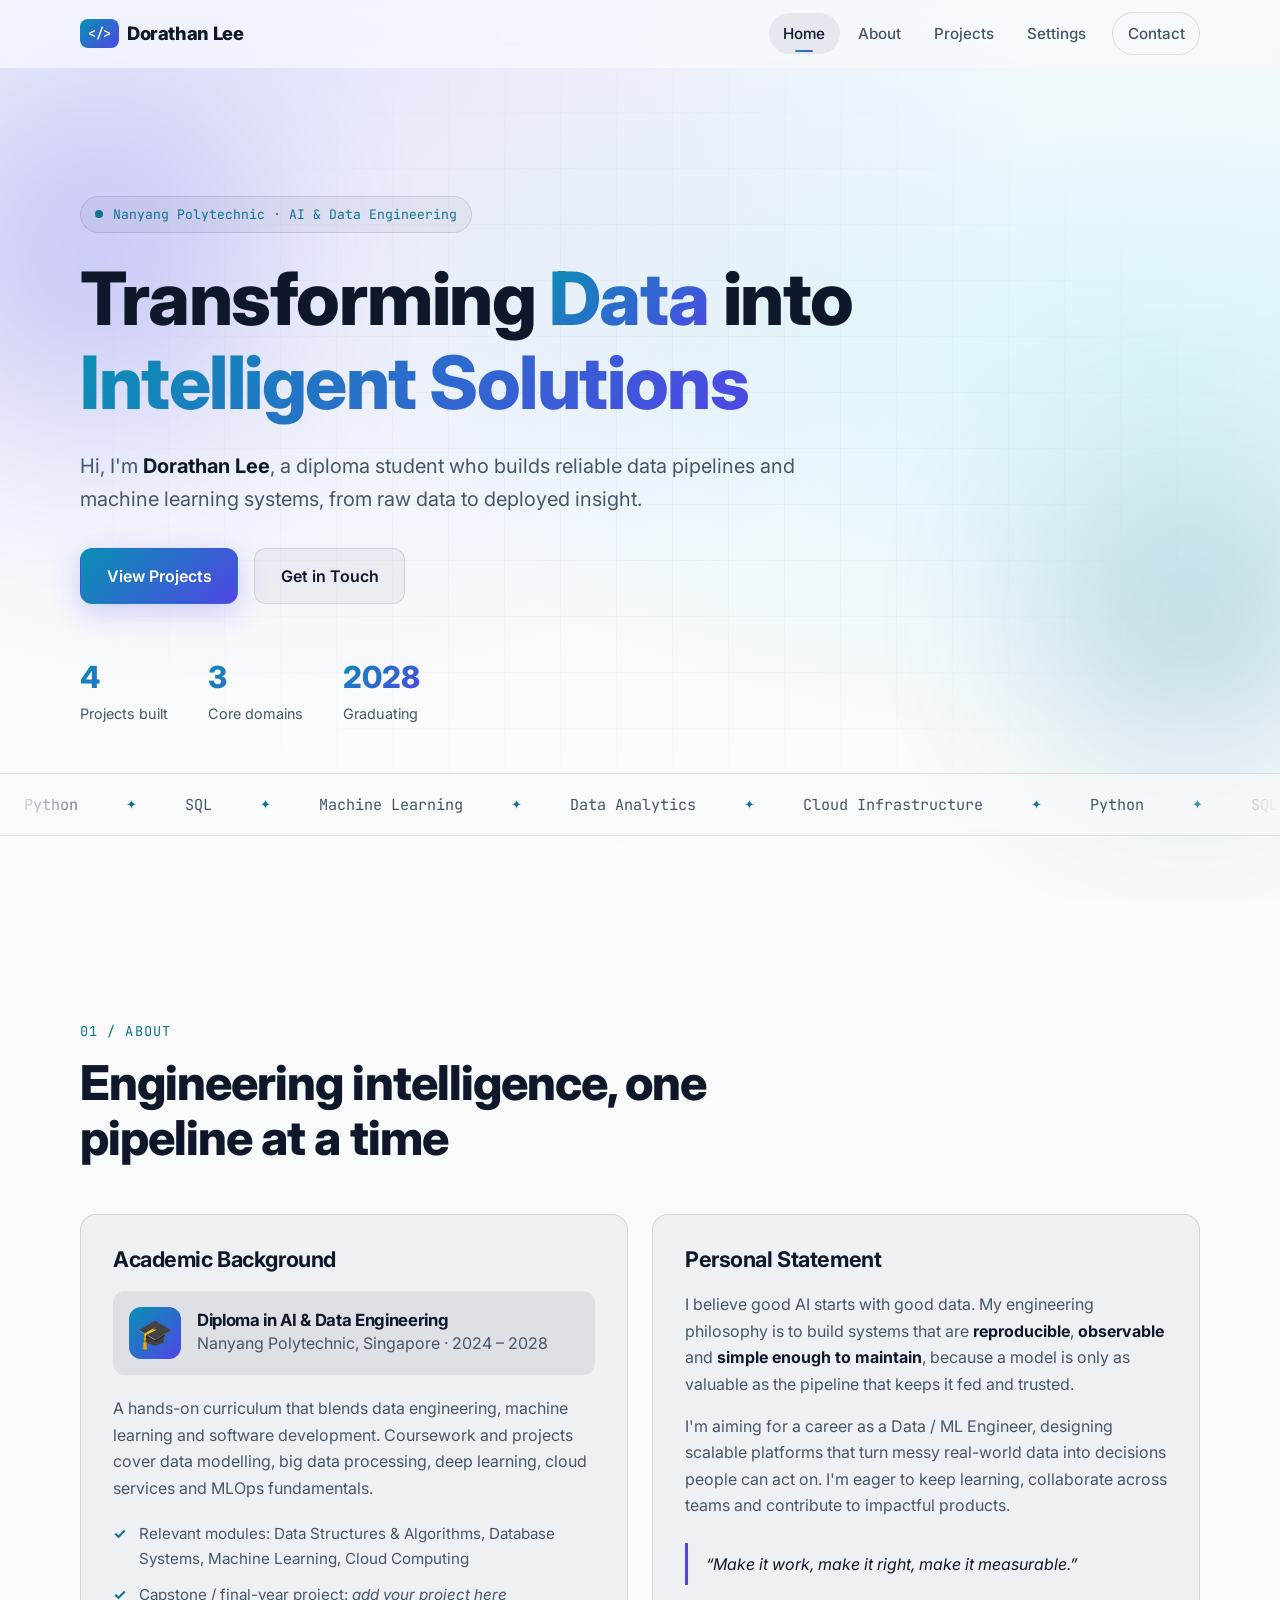
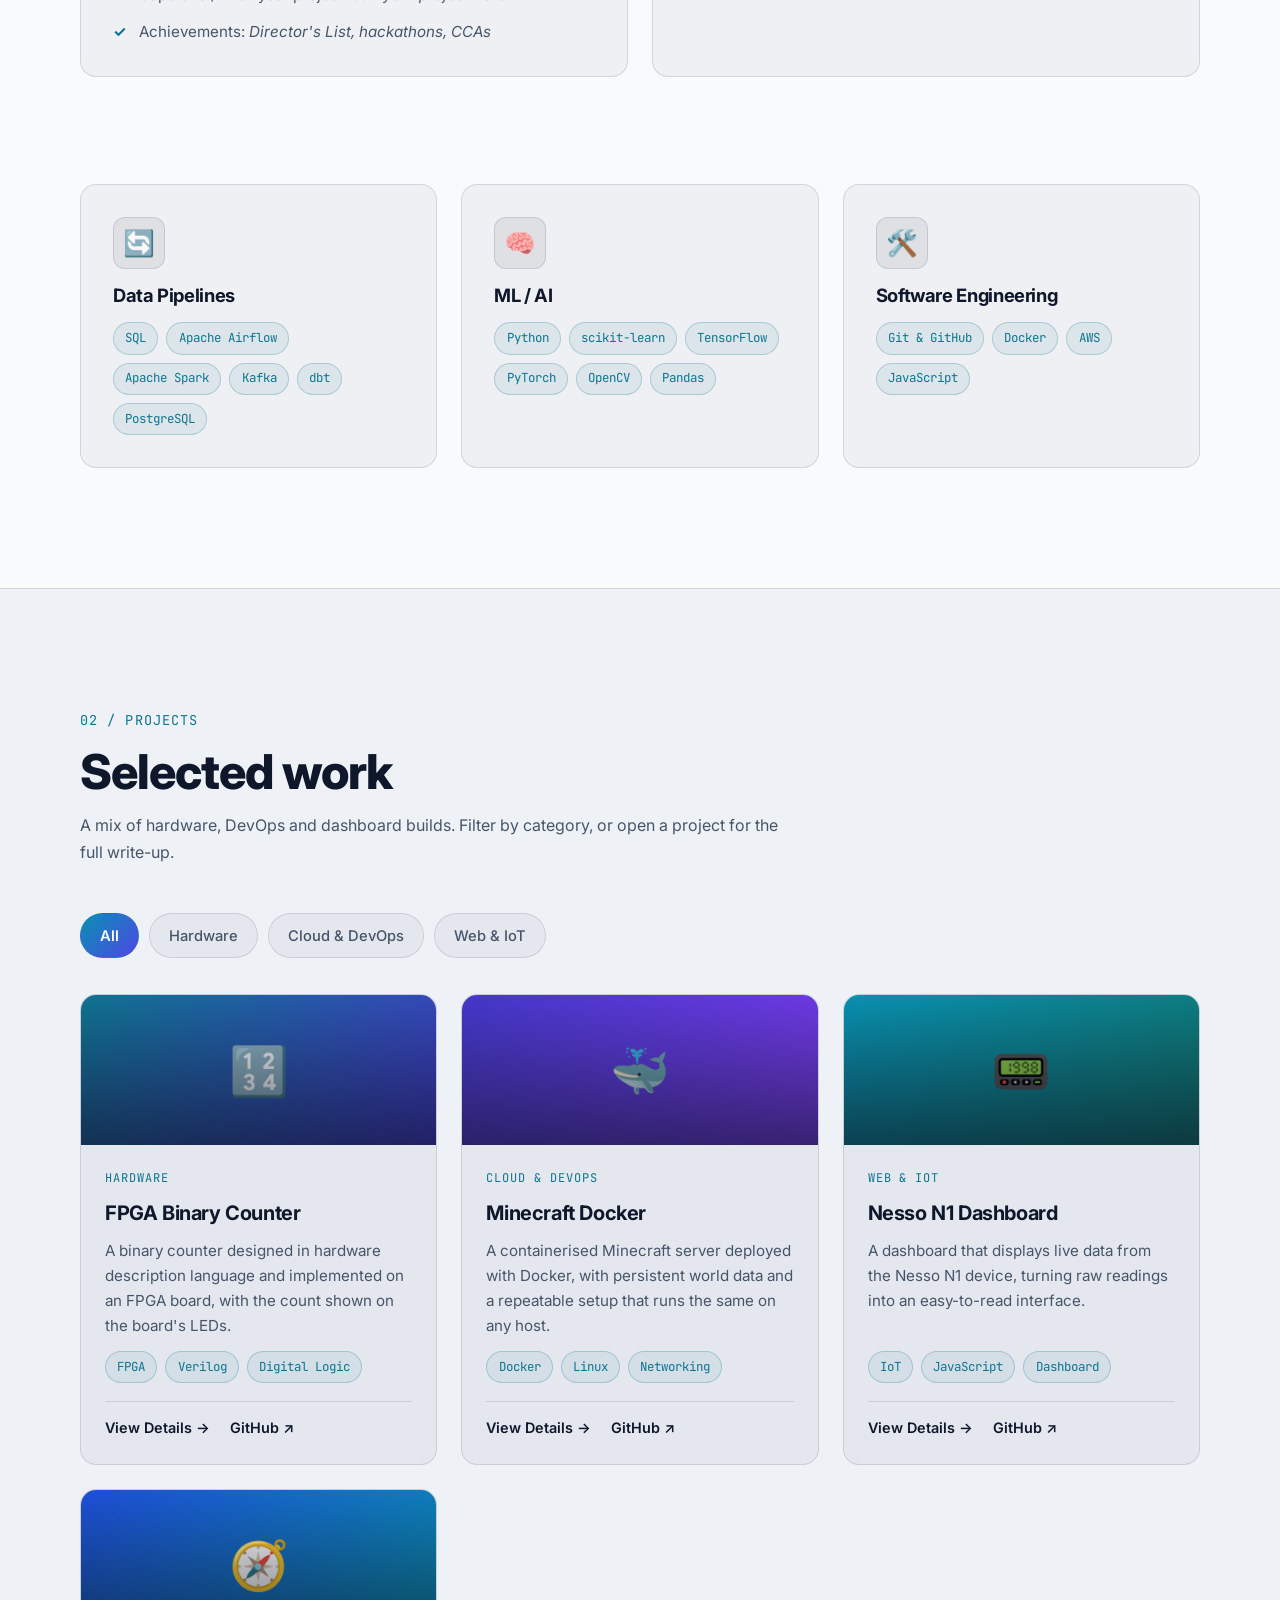
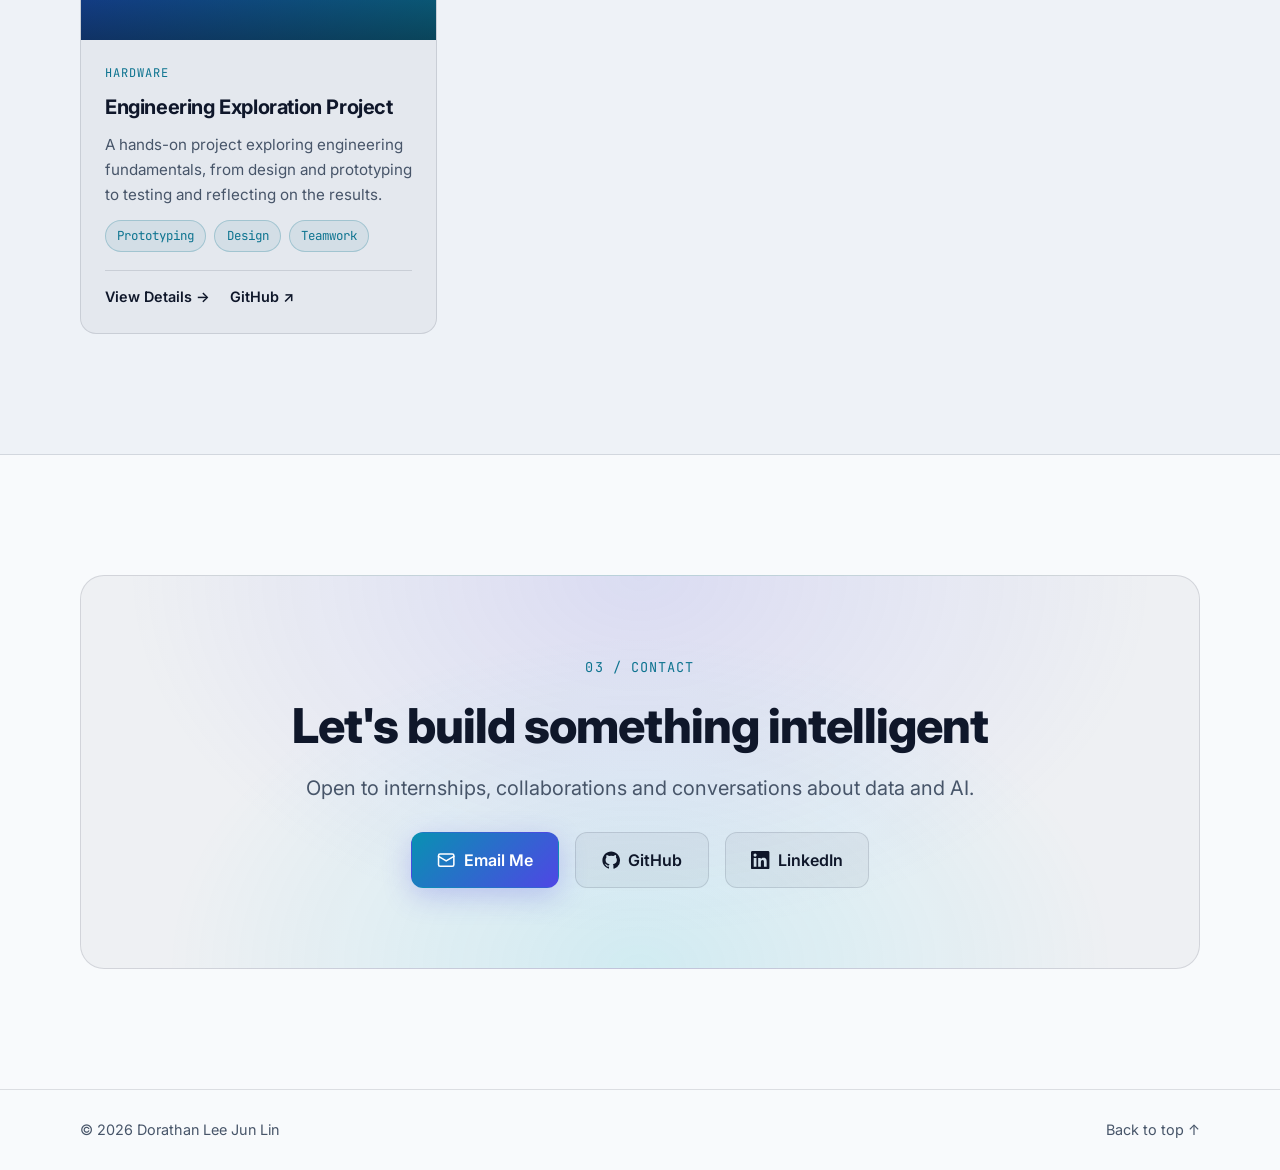
==== index.html @ 397ababd "Initial portfolio commit" ====
<!DOCTYPE html>
<html lang="en" data-theme="light">
<head>
  <meta charset="UTF-8" />
  <meta name="viewport" content="width=device-width, initial-scale=1" />
  <title>Dorathan Lee | AI & Data Engineer</title>
  <meta name="description" content="Portfolio of an AI & Data Engineering student at Nanyang Polytechnic: machine learning, data pipelines and intelligent software." />
  <meta name="theme-color" content="#f8fafc" />
  <!-- Applies the saved theme (default: light) before first paint -->
  <script src="theme.js"></script>
  <link rel="preconnect" href="https://fonts.googleapis.com" />
  <link rel="preconnect" href="https://fonts.gstatic.com" crossorigin />
  <link href="https://fonts.googleapis.com/css2?family=Inter:wght@400;500;600;700;800&family=JetBrains+Mono:wght@400;500&display=swap" rel="stylesheet" />
  <link rel="stylesheet" href="styles.css" />
</head>
<body>
  <a class="skip-link" href="#main">Skip to content</a>

  <!-- ===== Header ===== -->
  <header class="site-header" id="header">
    <div class="container nav-wrap">
      <a href="#home" class="logo" aria-label="Home">
        <span class="logo-mark">&lt;/&gt;</span> Dorathan Lee
      </a>
      <button class="nav-toggle" id="navToggle" aria-label="Toggle navigation" aria-expanded="false" aria-controls="navMenu">
        <span></span><span></span><span></span>
      </button>
      <nav class="nav-menu" id="navMenu" aria-label="Primary">
        <a href="#home" class="nav-link">Home</a>
        <a href="#about" class="nav-link">About</a>
        <a href="#projects" class="nav-link">Projects</a>
        <a href="settings.html" class="nav-link">Settings</a>
        <a href="#contact" class="nav-link nav-cta">Contact</a>
      </nav>
    </div>
  </header>

  <main id="main">
    <!-- ===== Home ===== -->
    <section id="home" class="hero">
      <div class="hero-glow glow-a" aria-hidden="true"></div>
      <div class="hero-glow glow-b" aria-hidden="true"></div>
      <div class="container hero-inner">
        <p class="eyebrow reveal"><span class="dot"></span> Nanyang Polytechnic · AI &amp; Data Engineering</p>
        <h1 class="reveal">Transforming <span class="gradient-text">Data</span> into <span class="gradient-text">Intelligent Solutions</span></h1>
        <p class="lead reveal">
          Hi, I'm <strong>Dorathan Lee</strong>, a diploma student who builds reliable data pipelines
          and machine learning systems, from raw data to deployed insight.
        </p>
        <div class="cta-group reveal">
          <a href="#projects" class="btn btn-primary">View Projects</a>
          <a href="#contact" class="btn btn-ghost">Get in Touch</a>
        </div>
        <ul class="hero-stats reveal" aria-label="Highlights">
          <li><strong>4</strong><span>Projects built</span></li>
          <li><strong>3</strong><span>Core domains</span></li>
          <li><strong>2028</strong><span>Graduating</span></li>
        </ul>
      </div>

      <!-- Skills banner -->
      <div class="skills-banner" aria-label="Key skills">
        <div class="marquee">
          <ul class="marquee-track">
            <li>Python</li><li>SQL</li><li>Machine Learning</li><li>Data Analytics</li><li>Cloud Infrastructure</li>
            <li>Python</li><li>SQL</li><li>Machine Learning</li><li>Data Analytics</li><li>Cloud Infrastructure</li>
            <li aria-hidden="true">Python</li><li aria-hidden="true">SQL</li><li aria-hidden="true">Machine Learning</li><li aria-hidden="true">Data Analytics</li><li aria-hidden="true">Cloud Infrastructure</li>
            <li aria-hidden="true">Python</li><li aria-hidden="true">SQL</li><li aria-hidden="true">Machine Learning</li><li aria-hidden="true">Data Analytics</li><li aria-hidden="true">Cloud Infrastructure</li>
          </ul>
        </div>
      </div>
    </section>

    <!-- ===== About ===== -->
    <section id="about" class="section">
      <div class="container">
        <header class="section-head reveal">
          <p class="section-kicker">01 / About</p>
          <h2>Engineering intelligence, one pipeline at a time</h2>
        </header>

        <div class="about-grid">
          <article class="card education reveal">
            <h3>Academic Background</h3>
            <div class="edu-item">
              <div class="edu-icon" aria-hidden="true">🎓</div>
              <div>
                <h4>Diploma in AI &amp; Data Engineering</h4>
                <p class="muted">Nanyang Polytechnic, Singapore · 2024 – 2028</p>
              </div>
            </div>
            <p>
              A hands-on curriculum that blends data engineering, machine learning and software
              development. Coursework and projects cover data modelling, big data processing,
              deep learning, cloud services and MLOps fundamentals.
            </p>
            <ul class="check-list">
              <li>Relevant modules: Data Structures &amp; Algorithms, Database Systems, Machine Learning, Cloud Computing</li>
              <li>Capstone / final-year project: <em>add your project here</em></li>
              <li>Achievements: <em>Director's List, hackathons, CCAs</em></li>
            </ul>
          </article>

          <article class="card statement reveal">
            <h3>Personal Statement</h3>
            <p>
              I believe good AI starts with good data. My engineering philosophy is to build
              systems that are <strong>reproducible</strong>, <strong>observable</strong> and
              <strong>simple enough to maintain</strong>, because a model is only as valuable as
              the pipeline that keeps it fed and trusted.
            </p>
            <p>
              I'm aiming for a career as a Data / ML Engineer, designing scalable platforms that
              turn messy real-world data into decisions people can act on. I'm eager to keep learning,
              collaborate across teams and contribute to impactful products.
            </p>
            <blockquote>“Make it work, make it right, make it measurable.”</blockquote>
          </article>
        </div>

        <h3 class="subhead reveal">Technical Stack</h3>
        <div class="stack-grid">
          <article class="card stack-card reveal">
            <div class="stack-icon" aria-hidden="true">🔄</div>
            <h4>Data Pipelines</h4>
            <ul class="chips">
              <li>SQL</li><li>Apache Airflow</li><li>Apache Spark</li><li>Kafka</li><li>dbt</li><li>PostgreSQL</li>
            </ul>
          </article>
          <article class="card stack-card reveal">
            <div class="stack-icon" aria-hidden="true">🧠</div>
            <h4>ML / AI</h4>
            <ul class="chips">
              <li>Python</li><li>scikit-learn</li><li>TensorFlow</li><li>PyTorch</li><li>OpenCV</li><li>Pandas</li>
            </ul>
          </article>
          <article class="card stack-card reveal">
            <div class="stack-icon" aria-hidden="true">🛠️</div>
            <h4>Software Engineering</h4>
            <ul class="chips">
              <li>Git &amp; GitHub</li><li>Docker</li><li>AWS</li><li>JavaScript</li>
            </ul>
          </article>
        </div>
      </div>
    </section>

    <!-- ===== Projects ===== -->
    <section id="projects" class="section section-alt">
      <div class="container">
        <header class="section-head reveal">
          <p class="section-kicker">02 / Projects</p>
          <h2>Selected work</h2>
          <p class="muted">A mix of hardware, DevOps and dashboard builds. Filter by category, or open a project for the full write-up.</p>
        </header>

        <div class="filters reveal" role="group" aria-label="Filter projects by category">
          <button class="filter-btn active" data-filter="all" aria-pressed="true">All</button>
          <button class="filter-btn" data-filter="hardware" aria-pressed="false">Hardware</button>
          <button class="filter-btn" data-filter="devops" aria-pressed="false">Cloud &amp; DevOps</button>
          <button class="filter-btn" data-filter="web" aria-pressed="false">Web &amp; IoT</button>
        </div>

        <div class="project-grid" id="projectGrid">
          <article class="project-card reveal" data-category="hardware">
            <div class="project-thumb thumb-1" aria-hidden="true">🔢</div>
            <div class="project-body">
              <span class="project-cat">Hardware</span>
              <h3>FPGA Binary Counter</h3>
              <p>A binary counter designed in hardware description language and implemented on an FPGA board, with the count shown on the board's LEDs.</p>
              <ul class="tags"><li>FPGA</li><li>Verilog</li><li>Digital Logic</li></ul>
              <div class="project-links">
                <a href="Project/project-fpga-counter.html">View Details →</a>
                <a href="https://github.com/glazcrutch" target="_blank" rel="noopener noreferrer">GitHub ↗</a>
              </div>
            </div>
          </article>

          <article class="project-card reveal" data-category="devops">
            <div class="project-thumb thumb-2" aria-hidden="true">🐳</div>
            <div class="project-body">
              <span class="project-cat">Cloud &amp; DevOps</span>
              <h3>Minecraft Docker</h3>
              <p>A containerised Minecraft server deployed with Docker, with persistent world data and a repeatable setup that runs the same on any host.</p>
              <ul class="tags"><li>Docker</li><li>Linux</li><li>Networking</li></ul>
              <div class="project-links">
                <a href="Project/project-minecraft-docker.html">View Details →</a>
                <a href="https://github.com/glazcrutch" target="_blank" rel="noopener noreferrer">GitHub ↗</a>
              </div>
            </div>
          </article>

          <article class="project-card reveal" data-category="web">
            <div class="project-thumb thumb-3" aria-hidden="true">📟</div>
            <div class="project-body">
              <span class="project-cat">Web &amp; IoT</span>
              <h3>Nesso N1 Dashboard</h3>
              <p>A dashboard that displays live data from the Nesso N1 device, turning raw readings into an easy-to-read interface.</p>
              <ul class="tags"><li>IoT</li><li>JavaScript</li><li>Dashboard</li></ul>
              <div class="project-links">
                <a href="Project/project-nesso-dashboard.html">View Details →</a>
                <a href="https://github.com/glazcrutch" target="_blank" rel="noopener noreferrer">GitHub ↗</a>
              </div>
            </div>
          </article>

          <article class="project-card reveal" data-category="hardware">
            <div class="project-thumb thumb-4" aria-hidden="true">🧭</div>
            <div class="project-body">
              <span class="project-cat">Hardware</span>
              <h3>Engineering Exploration Project</h3>
              <p>A hands-on project exploring engineering fundamentals, from design and prototyping to testing and reflecting on the results.</p>
              <ul class="tags"><li>Prototyping</li><li>Design</li><li>Teamwork</li></ul>
              <div class="project-links">
                <a href="Project/project-engineering-exploration.html">View Details →</a>
                <a href="https://github.com/glazcrutch" target="_blank" rel="noopener noreferrer">GitHub ↗</a>
              </div>
            </div>
          </article>
        </div>
        <p class="empty-state" id="emptyState" hidden>No projects in this category yet.</p>
      </div>
    </section>

    <!-- ===== Contact ===== -->
    <section id="contact" class="section">
      <div class="container">
        <div class="contact-card reveal">
          <p class="section-kicker">03 / Contact</p>
          <h2>Let's build something intelligent</h2>
          <p class="lead">Open to internships, collaborations and conversations about data and AI.</p>
          <div class="cta-group center">
            <a href="mailto:241243U@mymail.nyp.edu.sg" class="btn btn-primary">
              <svg class="btn-icon" viewBox="0 0 24 24" fill="none" stroke="currentColor" stroke-width="2" stroke-linecap="round" stroke-linejoin="round" aria-hidden="true">
                <rect x="2" y="4" width="20" height="16" rx="2"/>
                <path d="m22 7-10 6L2 7"/>
              </svg>
              Email Me
            </a>
            <a href="https://github.com/glazcrutch" target="_blank" rel="noopener noreferrer" class="btn btn-ghost">
              <svg class="btn-icon" viewBox="0 0 24 24" fill="currentColor" aria-hidden="true">
                <path d="M12 .5C5.65.5.5 5.65.5 12c0 5.08 3.29 9.39 7.86 10.91.58.11.79-.25.79-.56v-2c-3.2.7-3.87-1.37-3.87-1.37-.52-1.33-1.28-1.69-1.28-1.69-1.04-.71.08-.7.08-.7 1.15.08 1.76 1.18 1.76 1.18 1.03 1.76 2.69 1.25 3.35.96.1-.74.4-1.25.73-1.54-2.55-.29-5.24-1.28-5.24-5.69 0-1.26.45-2.28 1.18-3.09-.12-.29-.51-1.46.11-3.05 0 0 .97-.31 3.17 1.18a11 11 0 0 1 5.78 0c2.2-1.49 3.17-1.18 3.17-1.18.62 1.59.23 2.76.11 3.05.74.81 1.18 1.83 1.18 3.09 0 4.42-2.69 5.39-5.25 5.68.41.36.78 1.06.78 2.14v3.17c0 .31.21.68.8.56A11.5 11.5 0 0 0 23.5 12C23.5 5.65 18.35.5 12 .5z"/>
              </svg>
              GitHub
            </a>
            <a href="https://www.linkedin.com/in/dorathan-lee-149954416/" target="_blank" rel="noopener noreferrer" class="btn btn-ghost">
              <svg class="btn-icon" viewBox="0 0 24 24" fill="currentColor" aria-hidden="true">
                <path d="M20.45 20.45h-3.56v-5.57c0-1.33-.03-3.04-1.85-3.04-1.86 0-2.14 1.45-2.14 2.94v5.67H9.35V9h3.41v1.56h.05c.48-.9 1.64-1.85 3.37-1.85 3.6 0 4.27 2.37 4.27 5.46v6.28zM5.34 7.43a2.06 2.06 0 1 1 0-4.12 2.06 2.06 0 0 1 0 4.12zM7.12 20.45H3.56V9h3.56v11.45zM22.22 0H1.77C.79 0 0 .77 0 1.73v20.54C0 23.23.79 24 1.77 24h20.45c.98 0 1.78-.77 1.78-1.73V1.73C24 .77 23.2 0 22.22 0z"/>
              </svg>
              LinkedIn
            </a>
          </div>
        </div>
      </div>
    </section>
  </main>

  <footer class="site-footer">
    <div class="container footer-inner">
      <p>© <span id="year"></span> Dorathan Lee Jun Lin</p>
      <a href="#home" class="to-top">Back to top ↑</a>
    </div>
  </footer>

  <script src="script.js"></script>
</body>
</html>
---- styles.css ----
/* ===== Design tokens (LIGHT is the default) ===== */
:root {
  --bg: #f8fafc;
  --bg-alt: #eef2f7;
  --surface: rgba(15, 23, 42, 0.04);
  --surface-strong: rgba(15, 23, 42, 0.07);
  --border: rgba(15, 23, 42, 0.12);
  --text: #0f172a;
  --muted: #475569;
  --cyan: #0e7490;
  --indigo: #4f46e5;
  --grad-a: #0891b2;
  --grad-b: #4f46e5;
  --gradient: linear-gradient(135deg, var(--grad-a), var(--grad-b));
  --on-accent: #ffffff;
  --header-bg: rgba(248, 250, 252, 0.7);
  --header-bg-scrolled: rgba(248, 250, 252, 0.92);
  --menu-bg: rgba(248, 250, 252, 0.97);
  --banner-bg: rgba(248, 250, 252, 0.7);
  --chip-bg: rgba(14, 116, 144, 0.08);
  --chip-border: rgba(14, 116, 144, 0.25);
  --card-hover-border: rgba(14, 116, 144, 0.45);
  --glow-opacity: 0.22;
  --hero-glow-1: rgba(99, 102, 241, 0.14);
  --hero-glow-2: rgba(34, 211, 238, 0.14);
  --radius: 16px;
  --header-h: 68px;
  --shadow: 0 10px 40px rgba(15, 23, 42, 0.12);
  --font: "Inter", system-ui, -apple-system, "Segoe UI", Roboto, sans-serif;
  --mono: "JetBrains Mono", ui-monospace, SFMono-Regular, Menlo, monospace;
  --ease: cubic-bezier(0.22, 1, 0.36, 1);
  color-scheme: light;
}

/* ===== Dark theme overrides ===== */
:root[data-theme="dark"] {
  --bg: #0b1220;
  --bg-alt: #0e1628;
  --surface: rgba(255, 255, 255, 0.04);
  --surface-strong: rgba(255, 255, 255, 0.07);
  --border: rgba(148, 163, 184, 0.18);
  --text: #f8fafc;
  --muted: #94a3b8;
  --cyan: #22d3ee;
  --indigo: #6366f1;
  --grad-a: #22d3ee;
  --grad-b: #6366f1;
  --on-accent: #04121a;
  --header-bg: rgba(11, 18, 32, 0.55);
  --header-bg-scrolled: rgba(11, 18, 32, 0.8);
  --menu-bg: rgba(11, 18, 32, 0.96);
  --banner-bg: rgba(11, 18, 32, 0.6);
  --chip-bg: rgba(34, 211, 238, 0.08);
  --chip-border: rgba(34, 211, 238, 0.22);
  --card-hover-border: rgba(34, 211, 238, 0.4);
  --glow-opacity: 0.35;
  --hero-glow-1: rgba(99, 102, 241, 0.18);
  --hero-glow-2: rgba(34, 211, 238, 0.12);
  --shadow: 0 10px 40px rgba(2, 6, 23, 0.5);
  color-scheme: dark;
}

/* ===== Base ===== */
*, *::before, *::after { box-sizing: border-box; }
html { scroll-behavior: smooth; scroll-padding-top: var(--header-h); }
body {
  margin: 0;
  font-family: var(--font);
  background: var(--bg);
  color: var(--text);
  line-height: 1.65;
  -webkit-font-smoothing: antialiased;
  overflow-x: hidden;
  transition: background-color .3s, color .3s;
}
img, svg { max-width: 100%; display: block; }
a { color: inherit; text-decoration: none; }
ul { list-style: none; margin: 0; padding: 0; }
h1, h2, h3, h4, p { margin: 0; }
h1, h2, h3, h4 { line-height: 1.15; letter-spacing: -0.02em; }
button { font: inherit; color: inherit; cursor: pointer; }
:focus-visible { outline: 2px solid var(--cyan); outline-offset: 3px; border-radius: 6px; }

.container { width: min(1120px, 100% - 2.5rem); margin-inline: auto; }
.muted { color: var(--muted); }
.skip-link {
  position: absolute; left: 1rem; top: -4rem; z-index: 200;
  background: var(--cyan); color: var(--on-accent); padding: .6rem 1rem; border-radius: 8px; font-weight: 600;
  transition: top .2s;
}
.skip-link:focus { top: 1rem; }

.gradient-text {
  background: var(--gradient);
  -webkit-background-clip: text; background-clip: text;
  -webkit-text-fill-color: transparent; color: transparent;
}

/* ===== Header (glassmorphism) ===== */
.site-header {
  position: fixed; inset: 0 0 auto 0; z-index: 100;
  height: var(--header-h);
  background: var(--header-bg);
  backdrop-filter: blur(16px) saturate(160%);
  -webkit-backdrop-filter: blur(16px) saturate(160%);
  border-bottom: 1px solid transparent;
  transition: background .3s, border-color .3s, box-shadow .3s;
}
.site-header.scrolled {
  background: var(--header-bg-scrolled);
  border-color: var(--border);
  box-shadow: 0 8px 30px rgba(15, 23, 42, .12);
}
.nav-wrap { display: flex; align-items: center; justify-content: space-between; height: 100%; }
.logo { font-weight: 800; font-size: 1.15rem; letter-spacing: -0.02em; display: inline-flex; align-items: center; gap: .5rem; }
.logo-mark {
  font-family: var(--mono); font-size: .85rem; padding: .2rem .5rem; border-radius: 8px;
  background: var(--gradient); color: var(--on-accent); font-weight: 600;
}
.nav-menu { display: flex; align-items: center; gap: .25rem; }
.nav-link {
  position: relative; padding: .5rem .9rem; border-radius: 999px;
  color: var(--muted); font-weight: 500; font-size: .95rem;
  transition: color .25s, background .25s;
}
.nav-link:hover { color: var(--text); background: var(--surface); }
.nav-link.active { color: var(--text); background: var(--surface-strong); }
.nav-link.active::after {
  content: ""; position: absolute; left: 50%; bottom: 2px; width: 18px; height: 2px;
  transform: translateX(-50%); background: var(--gradient); border-radius: 2px;
}
.nav-cta { border: 1px solid var(--border); margin-left: .5rem; }

.nav-toggle {
  display: none; background: none; border: 0; width: 44px; height: 44px; padding: 0;
  flex-direction: column; align-items: center; justify-content: center; gap: 5px;
}
.nav-toggle span { width: 22px; height: 2px; background: var(--text); border-radius: 2px; transition: transform .3s var(--ease), opacity .2s; }
.nav-toggle[aria-expanded="true"] span:nth-child(1) { transform: translateY(7px) rotate(45deg); }
.nav-toggle[aria-expanded="true"] span:nth-child(2) { opacity: 0; }
.nav-toggle[aria-expanded="true"] span:nth-child(3) { transform: translateY(-7px) rotate(-45deg); }

/* ===== Buttons ===== */
.btn {
  display: inline-flex; align-items: center; justify-content: center; gap: .5rem;
  padding: .85rem 1.6rem; border-radius: 12px; font-weight: 600; font-size: 1rem;
  border: 1px solid transparent;
  transition: transform .25s var(--ease), box-shadow .25s, background .25s, border-color .25s;
}
.btn:hover { transform: translateY(-2px); }
.btn-primary { background: var(--gradient); color: var(--on-accent); box-shadow: 0 8px 28px rgba(79, 70, 229, .25); }
.btn-primary:hover { box-shadow: 0 12px 36px rgba(99, 102, 241, .4); }
.btn-ghost { background: var(--surface); border-color: var(--border); color: var(--text); }
.btn-ghost:hover { border-color: var(--cyan); background: var(--surface-strong); }
.btn-icon { width: 1.15em; height: 1.15em; flex-shrink: 0; }
.cta-group { display: flex; flex-wrap: wrap; gap: 1rem; }
.cta-group.center { justify-content: center; }

/* ===== Hero ===== */
.hero {
  position: relative; min-height: 100svh; display: flex; flex-direction: column; justify-content: center;
  padding-top: var(--header-h); overflow: hidden;
  background:
    radial-gradient(ellipse at 20% 0%, var(--hero-glow-1), transparent 55%),
    radial-gradient(ellipse at 90% 40%, var(--hero-glow-2), transparent 50%),
    var(--bg);
}
.hero::before {
  content: ""; position: absolute; inset: 0; pointer-events: none;
  background-image: linear-gradient(var(--border) 1px, transparent 1px), linear-gradient(90deg, var(--border) 1px, transparent 1px);
  background-size: 56px 56px; opacity: .25;
  mask-image: radial-gradient(ellipse at center, #000 20%, transparent 75%);
  -webkit-mask-image: radial-gradient(ellipse at center, #000 20%, transparent 75%);
}
.hero-glow { position: absolute; border-radius: 50%; filter: blur(90px); opacity: var(--glow-opacity); pointer-events: none; animation: float 12s ease-in-out infinite; }
.glow-a { width: 340px; height: 340px; background: var(--indigo); top: 10%; left: -80px; }
.glow-b { width: 300px; height: 300px; background: var(--cyan); bottom: 15%; right: -60px; animation-delay: -6s; }
@keyframes float { 0%, 100% { transform: translateY(0); } 50% { transform: translateY(-30px); } }

.hero-inner { position: relative; padding-block: 4rem 3rem; max-width: 900px; margin-inline: auto 0; margin-left: max(1.25rem, calc((100% - 1120px) / 2)); }
.eyebrow {
  display: inline-flex; align-items: center; gap: .6rem;
  font-family: var(--mono); font-size: .82rem; color: var(--cyan);
  padding: .4rem .9rem; border: 1px solid var(--border); border-radius: 999px; background: var(--surface);
  margin-bottom: 1.5rem;
}
.dot { width: 8px; height: 8px; border-radius: 50%; background: var(--cyan); box-shadow: 0 0 0 0 rgba(34, 211, 238, .6); animation: pulse 2s infinite; }
@keyframes pulse { 70% { box-shadow: 0 0 0 10px rgba(34, 211, 238, 0); } 100% { box-shadow: 0 0 0 0 rgba(34, 211, 238, 0); } }

.hero h1 { font-size: clamp(2.4rem, 6.5vw, 4.6rem); font-weight: 800; margin-bottom: 1.5rem; }
.lead { font-size: clamp(1.05rem, 2vw, 1.25rem); color: var(--muted); max-width: 60ch; margin-bottom: 2rem; }
.lead strong { color: var(--text); }

.hero-stats { display: flex; flex-wrap: wrap; gap: 2.5rem; margin-top: 3rem; }
.hero-stats li { display: flex; flex-direction: column; }
.hero-stats strong { font-size: 1.9rem; font-weight: 800; background: var(--gradient); -webkit-background-clip: text; background-clip: text; -webkit-text-fill-color: transparent; }
.hero-stats span { color: var(--muted); font-size: .9rem; }

/* Skills banner */
.skills-banner { position: relative; border-block: 1px solid var(--border); background: var(--banner-bg); backdrop-filter: blur(8px); }
.marquee { overflow: hidden; mask-image: linear-gradient(90deg, transparent, #000 8%, #000 92%, transparent); -webkit-mask-image: linear-gradient(90deg, transparent, #000 8%, #000 92%, transparent); }
.marquee-track { display: flex; width: max-content; gap: 3rem; padding: 1.1rem 1.5rem; animation: marquee 32s linear infinite; }
.marquee:hover .marquee-track { animation-play-state: paused; }
.marquee-track li { font-family: var(--mono); font-size: .95rem; color: var(--muted); white-space: nowrap; display: inline-flex; align-items: center; gap: 3rem; }
.marquee-track li::after { content: "✦"; color: var(--cyan); font-size: .8rem; }
@keyframes marquee { to { transform: translateX(-50%); } }

/* ===== Sections ===== */
.section { padding-block: clamp(4.5rem, 10vw, 7.5rem); }
.section-alt { background: var(--bg-alt); border-block: 1px solid var(--border); }
.section-head { max-width: 720px; margin-bottom: 3rem; display: grid; gap: .8rem; }
.section-kicker { font-family: var(--mono); font-size: .85rem; color: var(--cyan); letter-spacing: .08em; text-transform: uppercase; }
.section-head h2, .contact-card h2 { font-size: clamp(1.9rem, 4.2vw, 3rem); font-weight: 800; }
.subhead { font-size: 1.5rem; margin: 3.5rem 0 1.5rem; }

.card {
  background: var(--surface); border: 1px solid var(--border); border-radius: var(--radius);
  padding: 2rem; backdrop-filter: blur(6px);
  transition: transform .35s var(--ease), border-color .3s, box-shadow .3s;
}
.card:hover { border-color: var(--card-hover-border); }
.card h3 { font-size: 1.35rem; margin-bottom: 1.25rem; }
.card p { color: var(--muted); }
.card p + p { margin-top: 1rem; }
.card strong { color: var(--text); }

/* About */
.about-grid { display: grid; grid-template-columns: repeat(2, 1fr); gap: 1.5rem; }
.edu-item { display: flex; gap: 1rem; align-items: center; margin-bottom: 1.25rem; padding: 1rem; border-radius: 12px; background: var(--surface-strong); }
.edu-icon { font-size: 1.8rem; width: 52px; height: 52px; display: grid; place-items: center; border-radius: 12px; background: var(--gradient); flex-shrink: 0; }
.edu-item h4 { font-size: 1.05rem; }
.check-list { margin-top: 1.25rem; display: grid; gap: .7rem; color: var(--muted); font-size: .95rem; }
.check-list li { position: relative; padding-left: 1.6rem; }
.check-list li::before { content: "✓"; position: absolute; left: 0; color: var(--cyan); font-weight: 700; }
blockquote { margin: 1.5rem 0 0; padding: .5rem 0 .5rem 1.1rem; border-left: 3px solid var(--indigo); font-style: italic; color: var(--text); }

.stack-grid { display: grid; grid-template-columns: repeat(3, 1fr); gap: 1.5rem; }
.stack-card:hover { transform: translateY(-6px); box-shadow: var(--shadow); }
.stack-icon { font-size: 1.6rem; width: 52px; height: 52px; display: grid; place-items: center; border-radius: 12px; background: var(--surface-strong); border: 1px solid var(--border); margin-bottom: 1rem; }
.stack-card h4 { font-size: 1.15rem; margin-bottom: 1rem; }
.chips, .tags { display: flex; flex-wrap: wrap; gap: .5rem; }
.chips li, .tags li {
  font-family: var(--mono); font-size: .78rem; padding: .3rem .7rem; border-radius: 999px;
  color: var(--cyan); background: var(--chip-bg); border: 1px solid var(--chip-border);
}

/* Projects */
.filters { display: flex; flex-wrap: wrap; gap: .6rem; margin-bottom: 2.25rem; }
.filter-btn {
  padding: .6rem 1.2rem; border-radius: 999px; background: var(--surface); border: 1px solid var(--border);
  color: var(--muted); font-weight: 500; font-size: .92rem; transition: all .25s;
}
.filter-btn:hover { color: var(--text); border-color: var(--cyan); }
.filter-btn.active { background: var(--gradient); color: var(--on-accent); border-color: transparent; font-weight: 600; }

.project-grid { display: grid; grid-template-columns: repeat(3, 1fr); gap: 1.5rem; }
.project-card {
  display: flex; flex-direction: column; overflow: hidden;
  background: var(--surface); border: 1px solid var(--border); border-radius: var(--radius);
  transition: transform .35s var(--ease), box-shadow .35s, border-color .3s, opacity .35s;
}
.project-card:hover { transform: translateY(-8px); border-color: rgba(99, 102, 241, .55); box-shadow: 0 18px 50px rgba(99, 102, 241, .18); }
.project-card.hide { display: none; }
.project-card.fade-in { animation: cardIn .45s var(--ease) both; }
@keyframes cardIn { from { opacity: 0; transform: translateY(18px) scale(.97); } to { opacity: 1; transform: none; } }

.project-thumb { height: 150px; display: grid; place-items: center; font-size: 3rem; position: relative; overflow: hidden; }
.project-thumb::after { content: ""; position: absolute; inset: 0; background: linear-gradient(to top, rgba(11, 18, 32, .6), transparent); }
.thumb-1 { background: linear-gradient(135deg, #0e7490, #4338ca); }
.thumb-2 { background: linear-gradient(135deg, #4338ca, #7c3aed); }
.thumb-3 { background: linear-gradient(135deg, #0891b2, #0f766e); }
.thumb-4 { background: linear-gradient(135deg, #1d4ed8, #0891b2); }
.thumb-5 { background: linear-gradient(135deg, #6d28d9, #0e7490); }
.thumb-6 { background: linear-gradient(135deg, #0f766e, #4338ca); }

.project-body { padding: 1.5rem; display: flex; flex-direction: column; gap: .8rem; flex: 1; }
.project-cat { font-family: var(--mono); font-size: .75rem; color: var(--cyan); text-transform: uppercase; letter-spacing: .08em; }
.project-body h3 { font-size: 1.25rem; }
.project-body p { color: var(--muted); font-size: .95rem; flex: 1; }
.project-links { display: flex; gap: 1.25rem; padding-top: .9rem; margin-top: .3rem; border-top: 1px solid var(--border); font-size: .9rem; font-weight: 600; }
.project-links a { color: var(--text); transition: color .2s; }
.project-links a:hover { color: var(--cyan); }
.empty-state { text-align: center; color: var(--muted); padding: 3rem 0; }

/* Contact */
.contact-card {
  text-align: center; display: grid; gap: 1.2rem; justify-items: center;
  padding: clamp(2.5rem, 7vw, 5rem) 1.5rem; border-radius: 24px; border: 1px solid var(--border);
  background:
    radial-gradient(ellipse at top, var(--hero-glow-1), transparent 65%),
    radial-gradient(ellipse at bottom, var(--hero-glow-2), transparent 60%),
    var(--surface);
}
.contact-card .lead { margin: 0 0 .5rem; }

/* ===== Settings page ===== */
.settings-page { padding-top: calc(var(--header-h) + clamp(2.5rem, 6vw, 4.5rem)); min-height: calc(100svh - 80px); }
.settings-wrap { max-width: 720px; }
.settings-wrap .section-head { margin-bottom: 2rem; }
.setting-row {
  display: flex; align-items: center; justify-content: space-between; gap: 1.5rem;
}
.setting-row h3 { font-size: 1.15rem; margin-bottom: .35rem; }
.setting-row p { font-size: .95rem; }
.setting-state { font-family: var(--mono); font-size: .82rem; color: var(--cyan); margin-top: .6rem; display: block; }

/* Light/Dark switch */
.switch { position: relative; display: inline-flex; align-items: center; gap: .6rem; flex-shrink: 0; cursor: pointer; }
.switch input { position: absolute; opacity: 0; width: 100%; height: 100%; margin: 0; cursor: pointer; }
.switch-icon { font-size: 1.1rem; line-height: 1; }
.switch-track {
  position: relative; width: 56px; height: 30px; border-radius: 999px;
  background: var(--surface-strong); border: 1px solid var(--border);
  transition: background .3s, border-color .3s;
}
.switch-thumb {
  position: absolute; top: 3px; left: 3px; width: 22px; height: 22px; border-radius: 50%;
  background: var(--gradient); box-shadow: 0 2px 8px rgba(15, 23, 42, .3);
  transition: transform .3s var(--ease);
}
.switch input:checked ~ .switch-track { border-color: var(--cyan); }
.switch input:checked ~ .switch-track .switch-thumb { transform: translateX(26px); }
.switch input:focus-visible ~ .switch-track { outline: 2px solid var(--cyan); outline-offset: 3px; }

/* Footer */
.site-footer { border-top: 1px solid var(--border); padding-block: 1.75rem; color: var(--muted); font-size: .9rem; }
.footer-inner { display: flex; flex-wrap: wrap; gap: 1rem; justify-content: space-between; align-items: center; }
.to-top:hover { color: var(--cyan); }

/* ===== Scroll reveal ===== */
.reveal { opacity: 0; transform: translateY(28px); transition: opacity .8s var(--ease), transform .8s var(--ease); transition-delay: var(--delay, 0ms); }
.reveal.visible { opacity: 1; transform: none; }
.no-js .reveal { opacity: 1; transform: none; }

/* ===== Responsive ===== */
@media (max-width: 960px) {
  .project-grid, .stack-grid { grid-template-columns: repeat(2, 1fr); }
  .about-grid { grid-template-columns: 1fr; }
}
@media (max-width: 760px) {
  .nav-toggle { display: flex; }
  .nav-menu {
    position: absolute; top: var(--header-h); left: 0; right: 0;
    flex-direction: column; align-items: stretch; gap: .25rem; padding: 1rem 1.25rem 1.5rem;
    background: var(--menu-bg); backdrop-filter: blur(16px); -webkit-backdrop-filter: blur(16px);
    border-bottom: 1px solid var(--border);
    transform: translateY(-12px); opacity: 0; visibility: hidden;
    transition: transform .3s var(--ease), opacity .25s, visibility .25s;
  }
  .nav-menu.open { transform: none; opacity: 1; visibility: visible; }
  .nav-link { padding: .8rem 1rem; text-align: left; }
  .nav-link.active::after { display: none; }
  .nav-cta { margin-left: 0; }
  .hero-inner { margin-left: auto; width: min(1120px, 100% - 2.5rem); margin-inline: auto; }
  .hero-stats { gap: 1.75rem; }
}
@media (max-width: 600px) {
  .project-grid, .stack-grid { grid-template-columns: 1fr; }
  .card { padding: 1.5rem; }
  .btn { width: 100%; }
  .cta-group.center .btn { width: auto; flex: 1 1 140px; }
  .footer-inner { justify-content: center; text-align: center; }
  .setting-row { flex-direction: column; align-items: flex-start; }
}

/* ===== Reduced motion ===== */
@media (prefers-reduced-motion: reduce) {
  html { scroll-behavior: auto; }
  *, *::before, *::after { animation-duration: .01ms !important; animation-iteration-count: 1 !important; transition-duration: .01ms !important; }
  .reveal { opacity: 1; transform: none; }
  .marquee-track { animation: none; }
}
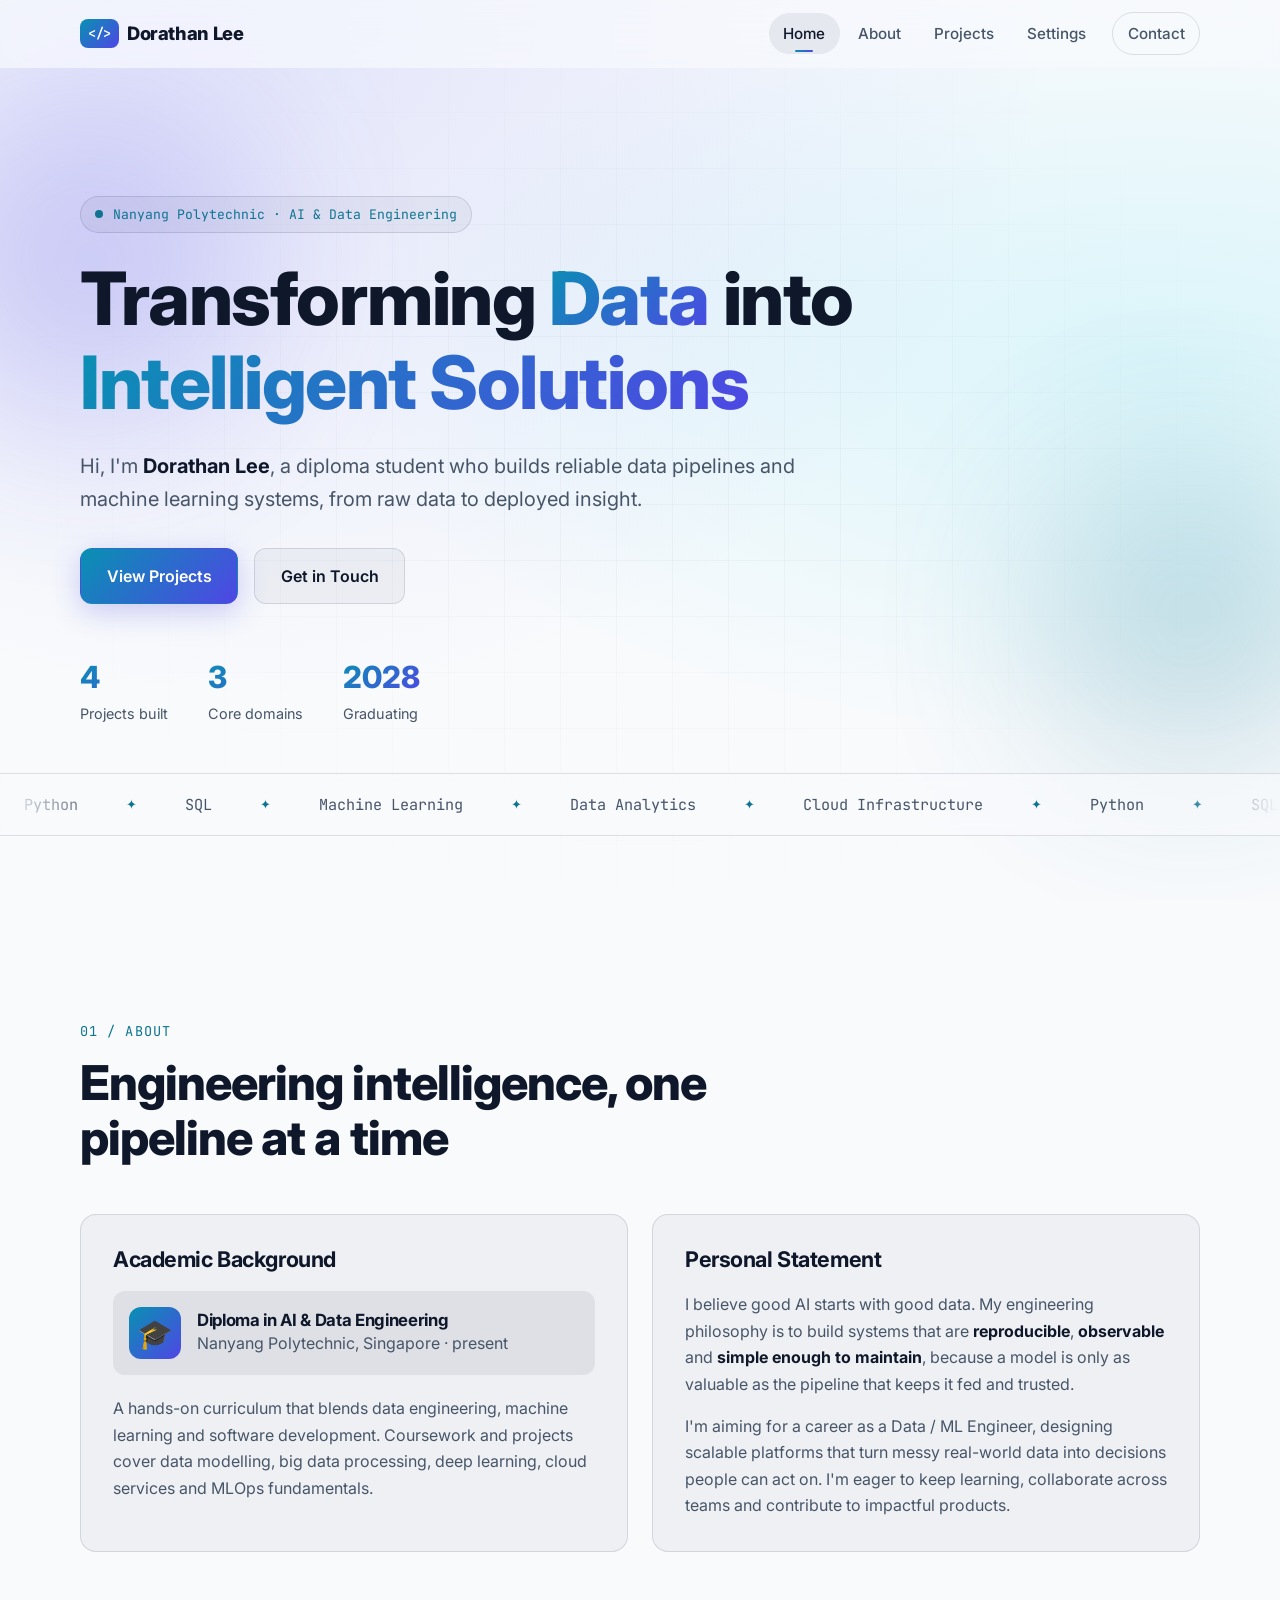
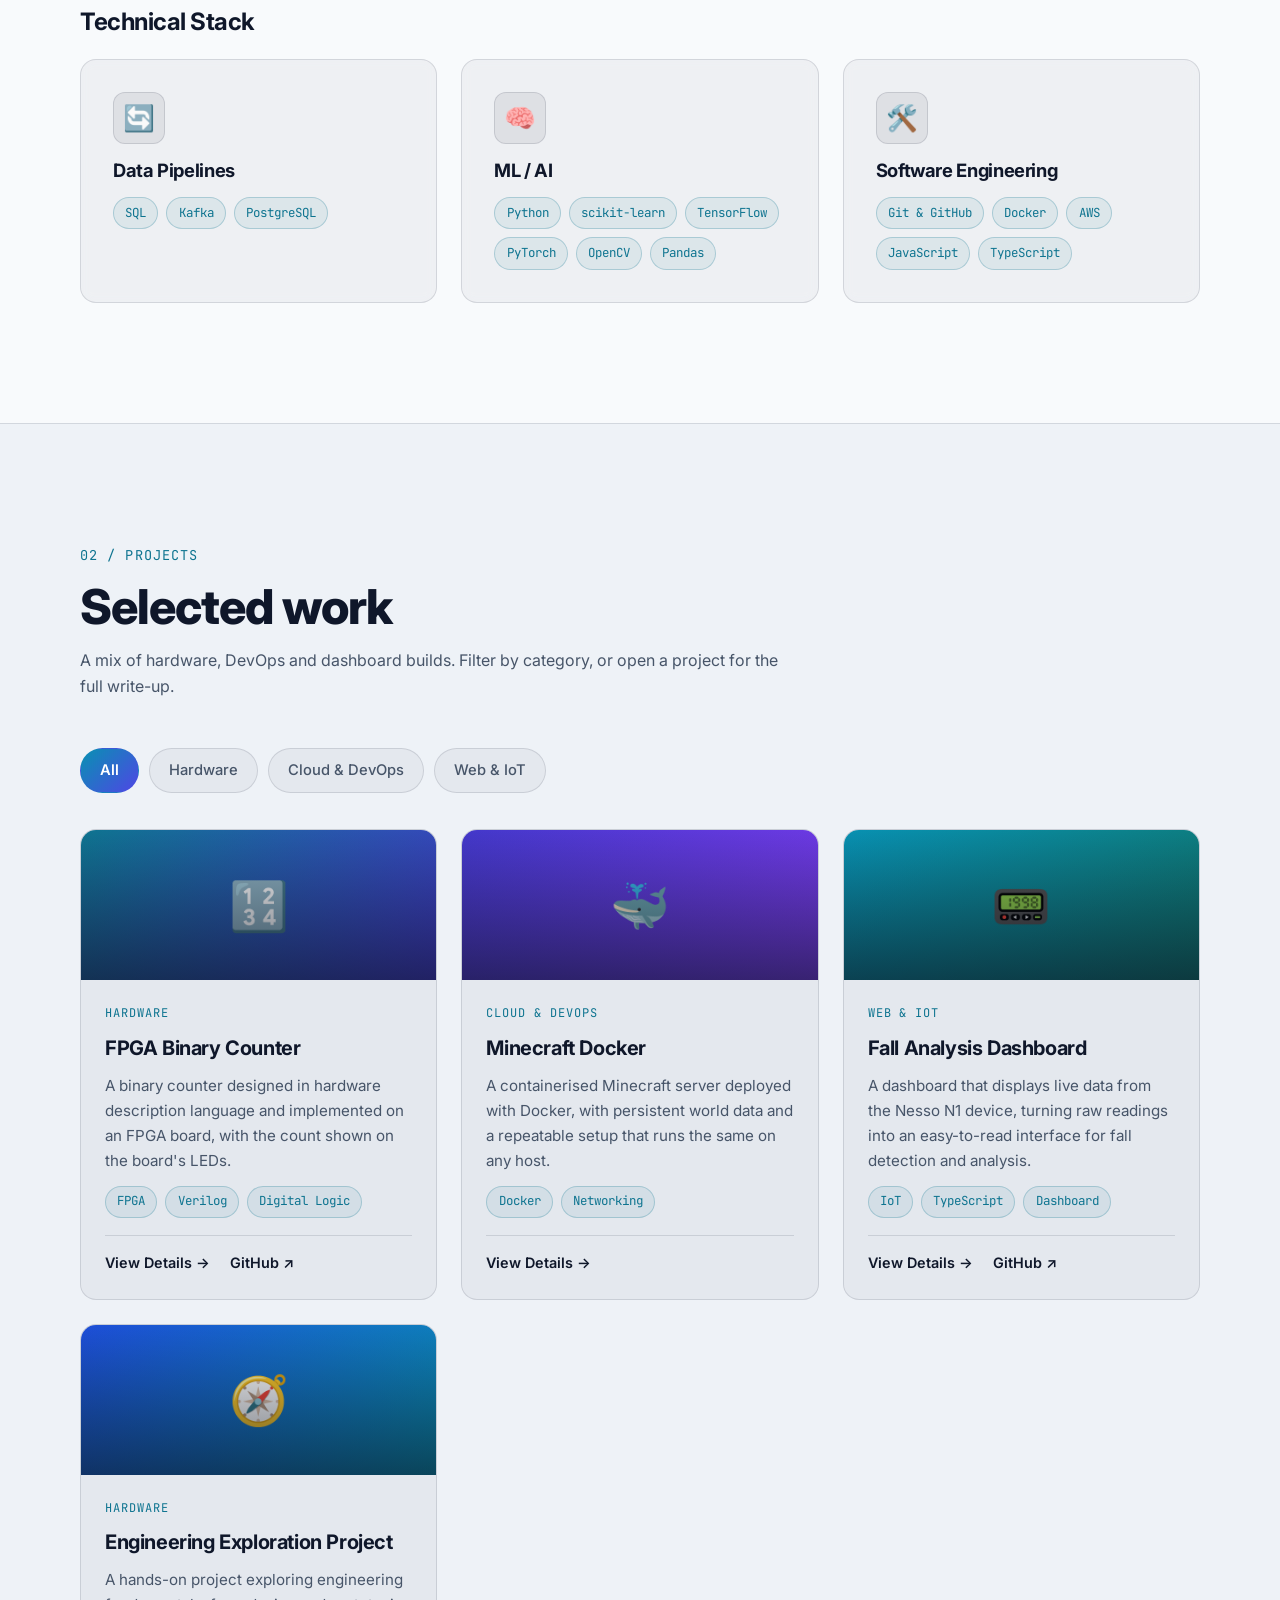
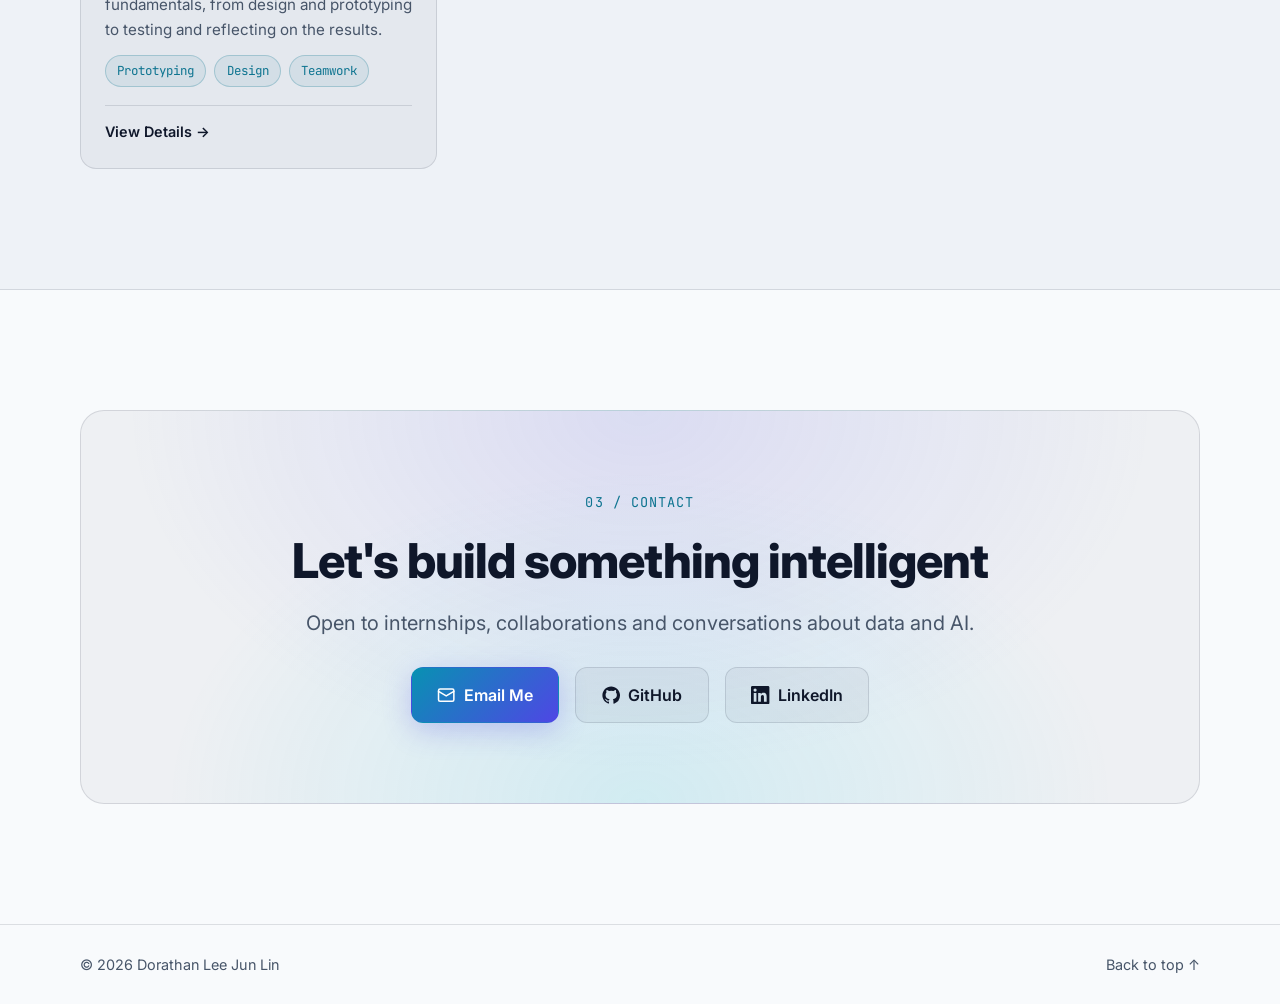
==== commit 674d94a6: "change some portfolio details" ====
--- a/index.html
+++ b/index.html
@@ -86,7 +86,7 @@
               <div class="edu-icon" aria-hidden="true">🎓</div>
               <div>
                 <h4>Diploma in AI &amp; Data Engineering</h4>
-                <p class="muted">Nanyang Polytechnic, Singapore · 2024 – 2028</p>
+                <p class="muted">Nanyang Polytechnic, Singapore · present</p>
               </div>
             </div>
             <p>
@@ -94,11 +94,6 @@
               development. Coursework and projects cover data modelling, big data processing,
               deep learning, cloud services and MLOps fundamentals.
             </p>
-            <ul class="check-list">
-              <li>Relevant modules: Data Structures &amp; Algorithms, Database Systems, Machine Learning, Cloud Computing</li>
-              <li>Capstone / final-year project: <em>add your project here</em></li>
-              <li>Achievements: <em>Director's List, hackathons, CCAs</em></li>
-            </ul>
           </article>
 
           <article class="card statement reveal">
@@ -114,7 +109,6 @@
               turn messy real-world data into decisions people can act on. I'm eager to keep learning,
               collaborate across teams and contribute to impactful products.
             </p>
-            <blockquote>“Make it work, make it right, make it measurable.”</blockquote>
           </article>
         </div>
 
@@ -124,7 +118,7 @@
             <div class="stack-icon" aria-hidden="true">🔄</div>
             <h4>Data Pipelines</h4>
             <ul class="chips">
-              <li>SQL</li><li>Apache Airflow</li><li>Apache Spark</li><li>Kafka</li><li>dbt</li><li>PostgreSQL</li>
+              <li>SQL</li><li>Kafka</li><li>PostgreSQL</li>
             </ul>
           </article>
           <article class="card stack-card reveal">
@@ -138,7 +132,7 @@
             <div class="stack-icon" aria-hidden="true">🛠️</div>
             <h4>Software Engineering</h4>
             <ul class="chips">
-              <li>Git &amp; GitHub</li><li>Docker</li><li>AWS</li><li>JavaScript</li>
+              <li>Git &amp; GitHub</li><li>Docker</li><li>AWS</li><li>JavaScript</li><li>TypeScript</li>
             </ul>
           </article>
         </div>
@@ -171,7 +165,7 @@
               <ul class="tags"><li>FPGA</li><li>Verilog</li><li>Digital Logic</li></ul>
               <div class="project-links">
                 <a href="Project/project-fpga-counter.html">View Details →</a>
-                <a href="https://github.com/glazcrutch" target="_blank" rel="noopener noreferrer">GitHub ↗</a>
+                <a href="https://github.com/glazcrutch/FPGA_Binary_Counter" target="_blank" rel="noopener noreferrer">GitHub ↗</a>
               </div>
             </div>
           </article>
@@ -182,10 +176,9 @@
               <span class="project-cat">Cloud &amp; DevOps</span>
               <h3>Minecraft Docker</h3>
               <p>A containerised Minecraft server deployed with Docker, with persistent world data and a repeatable setup that runs the same on any host.</p>
-              <ul class="tags"><li>Docker</li><li>Linux</li><li>Networking</li></ul>
+              <ul class="tags"><li>Docker</li><li>Networking</li></ul>
               <div class="project-links">
                 <a href="Project/project-minecraft-docker.html">View Details →</a>
-                <a href="https://github.com/glazcrutch" target="_blank" rel="noopener noreferrer">GitHub ↗</a>
               </div>
             </div>
           </article>
@@ -194,11 +187,11 @@
             <div class="project-thumb thumb-3" aria-hidden="true">📟</div>
             <div class="project-body">
               <span class="project-cat">Web &amp; IoT</span>
-              <h3>Nesso N1 Dashboard</h3>
-              <p>A dashboard that displays live data from the Nesso N1 device, turning raw readings into an easy-to-read interface.</p>
-              <ul class="tags"><li>IoT</li><li>JavaScript</li><li>Dashboard</li></ul>
-              <div class="project-links">
-                <a href="Project/project-nesso-dashboard.html">View Details →</a>
+              <h3>Fall Analysis Dashboard</h3>
+              <p>A dashboard that displays live data from the Nesso N1 device, turning raw readings into an easy-to-read interface for fall detection and analysis.</p>
+              <ul class="tags"><li>IoT</li><li>TypeScript</li><li>Dashboard</li></ul>
+              <div class="project-links">
+                <a href="Project/project-fall-analysis-dashboard.html">View Details →</a>
                 <a href="https://github.com/glazcrutch" target="_blank" rel="noopener noreferrer">GitHub ↗</a>
               </div>
             </div>
@@ -213,7 +206,6 @@
               <ul class="tags"><li>Prototyping</li><li>Design</li><li>Teamwork</li></ul>
               <div class="project-links">
                 <a href="Project/project-engineering-exploration.html">View Details →</a>
-                <a href="https://github.com/glazcrutch" target="_blank" rel="noopener noreferrer">GitHub ↗</a>
               </div>
             </div>
           </article>
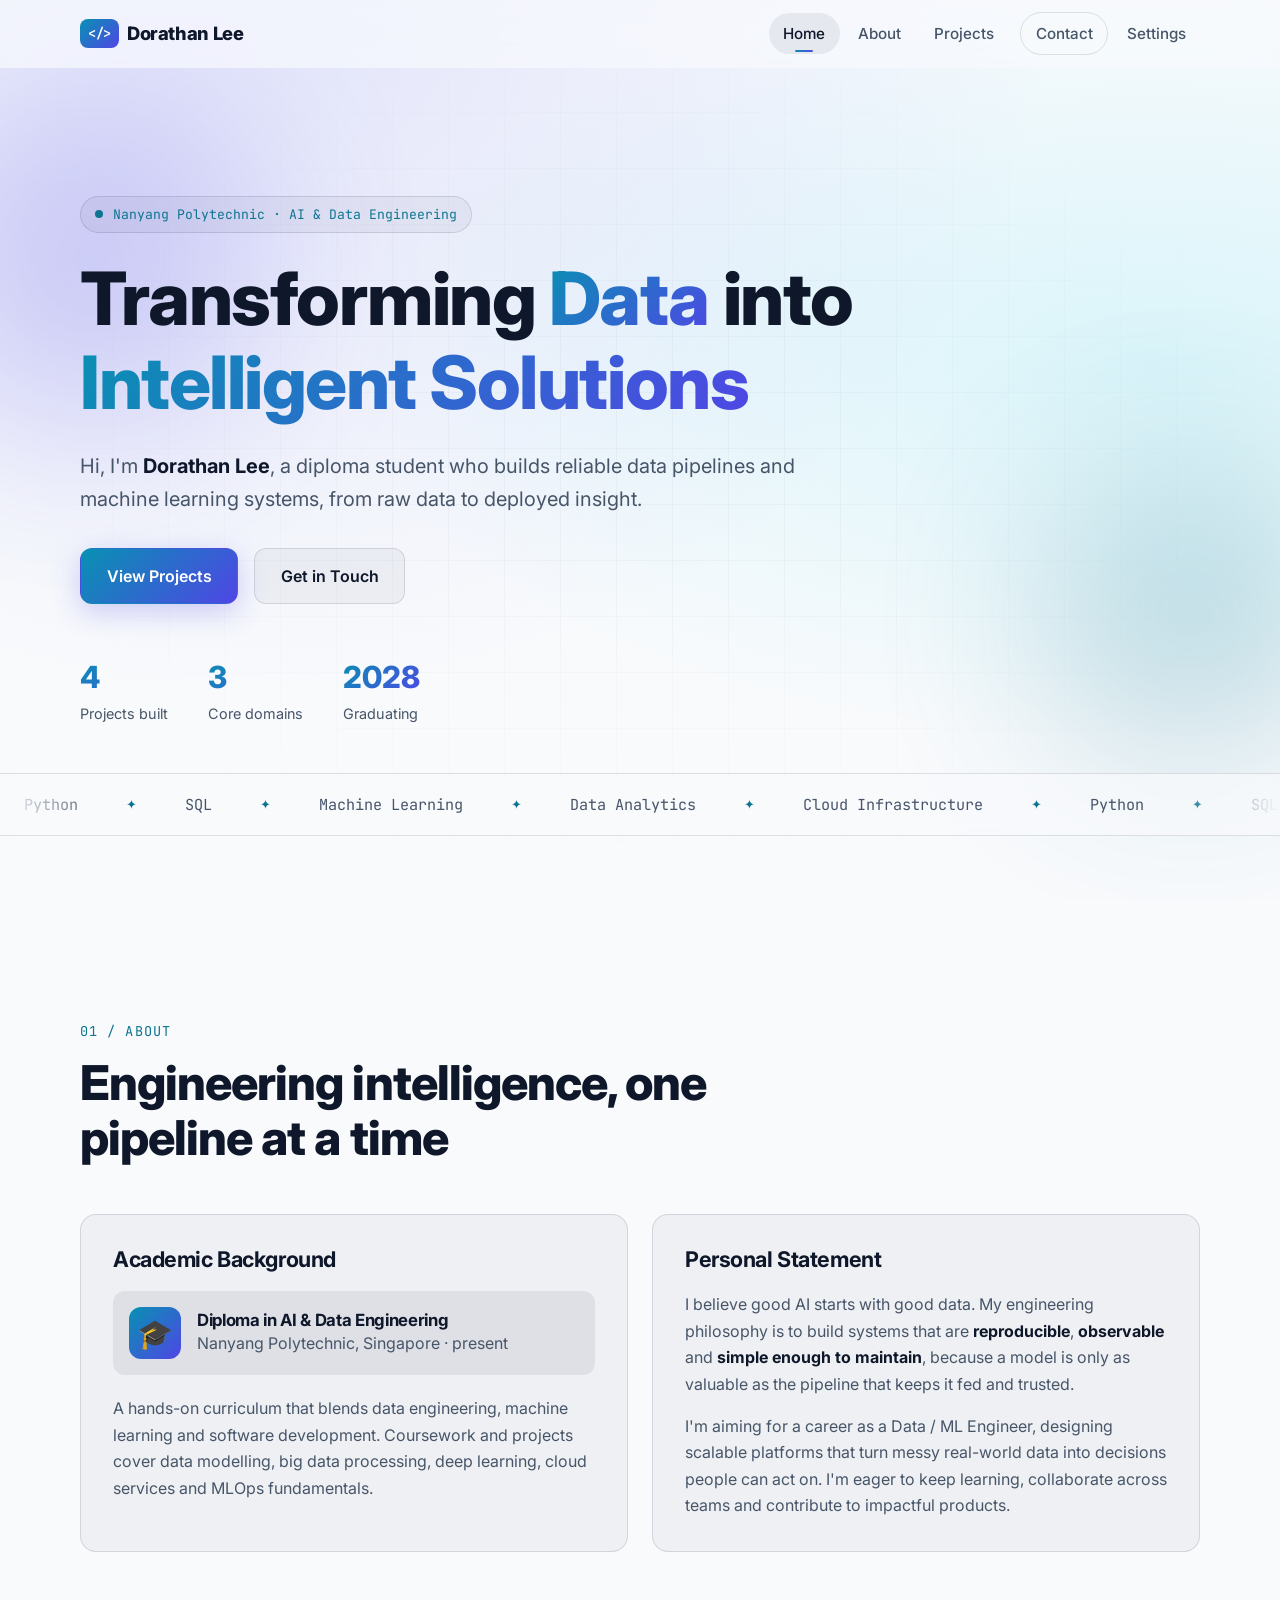
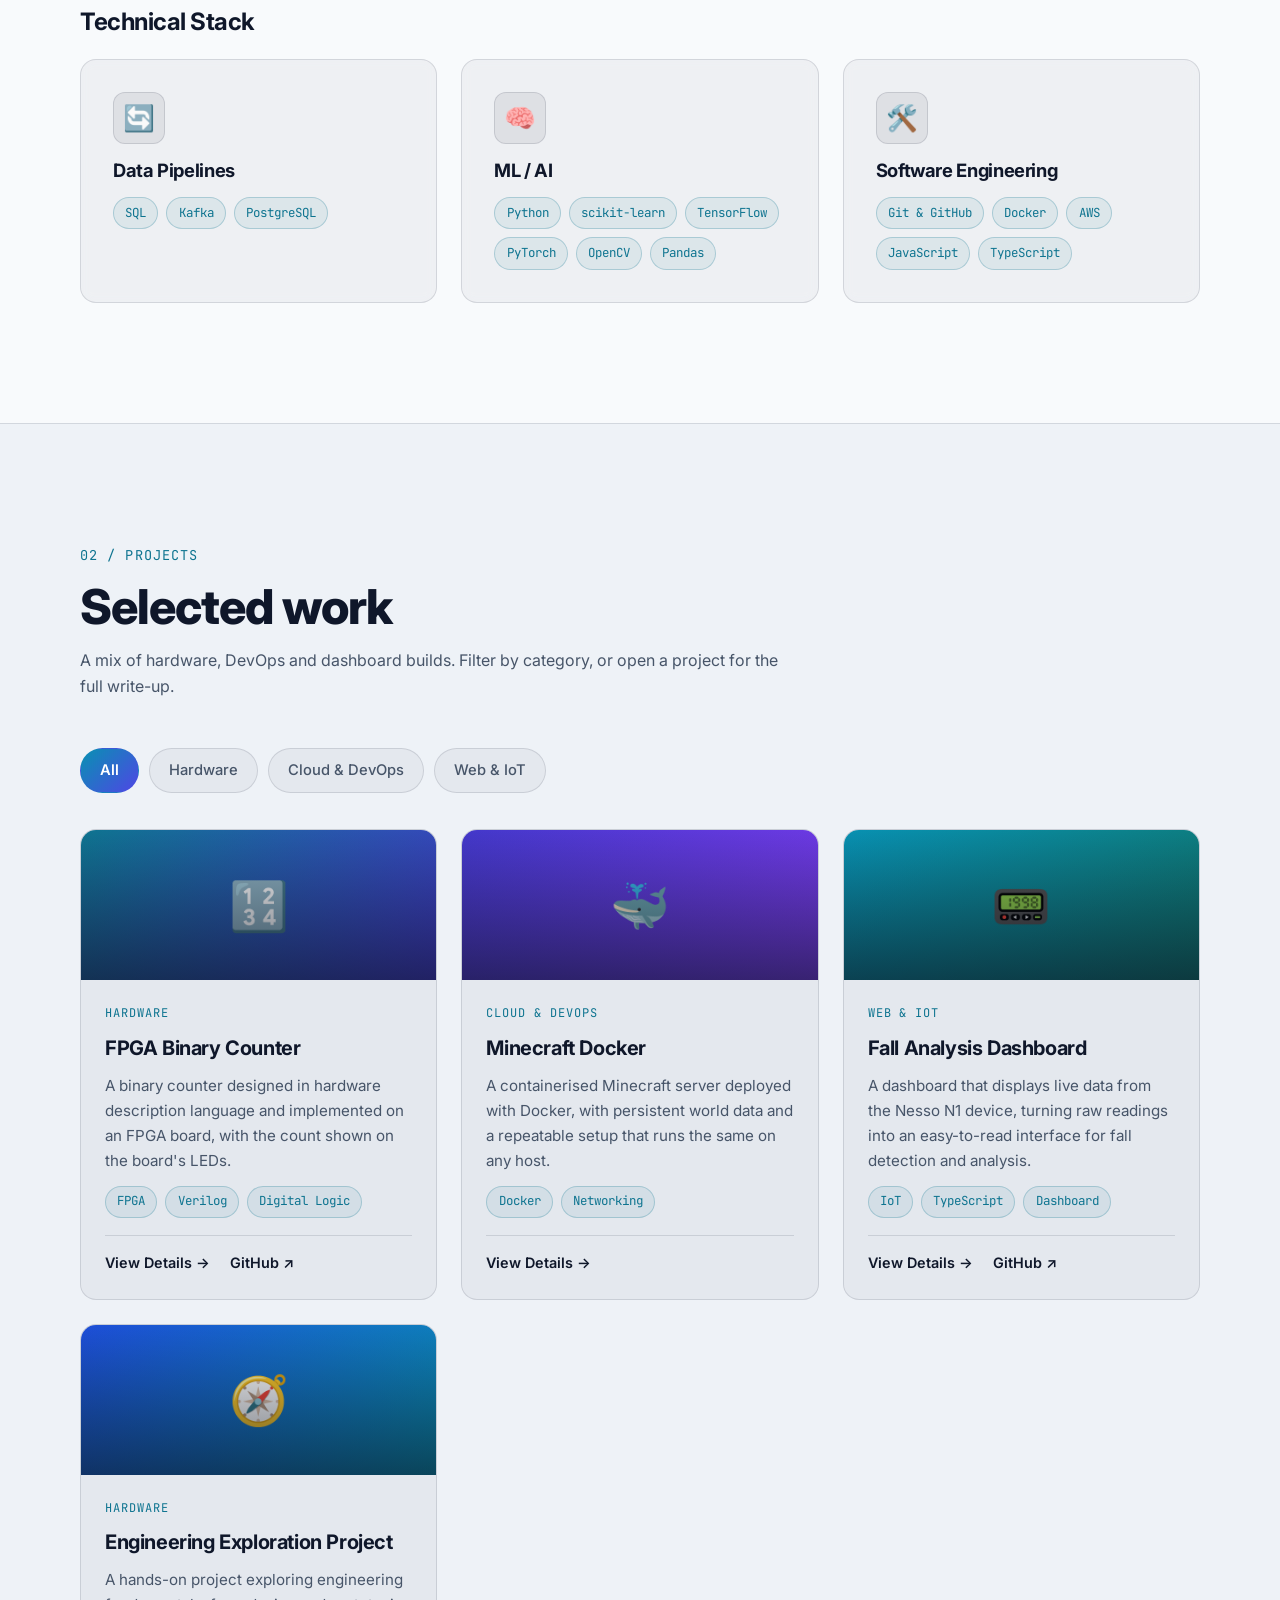
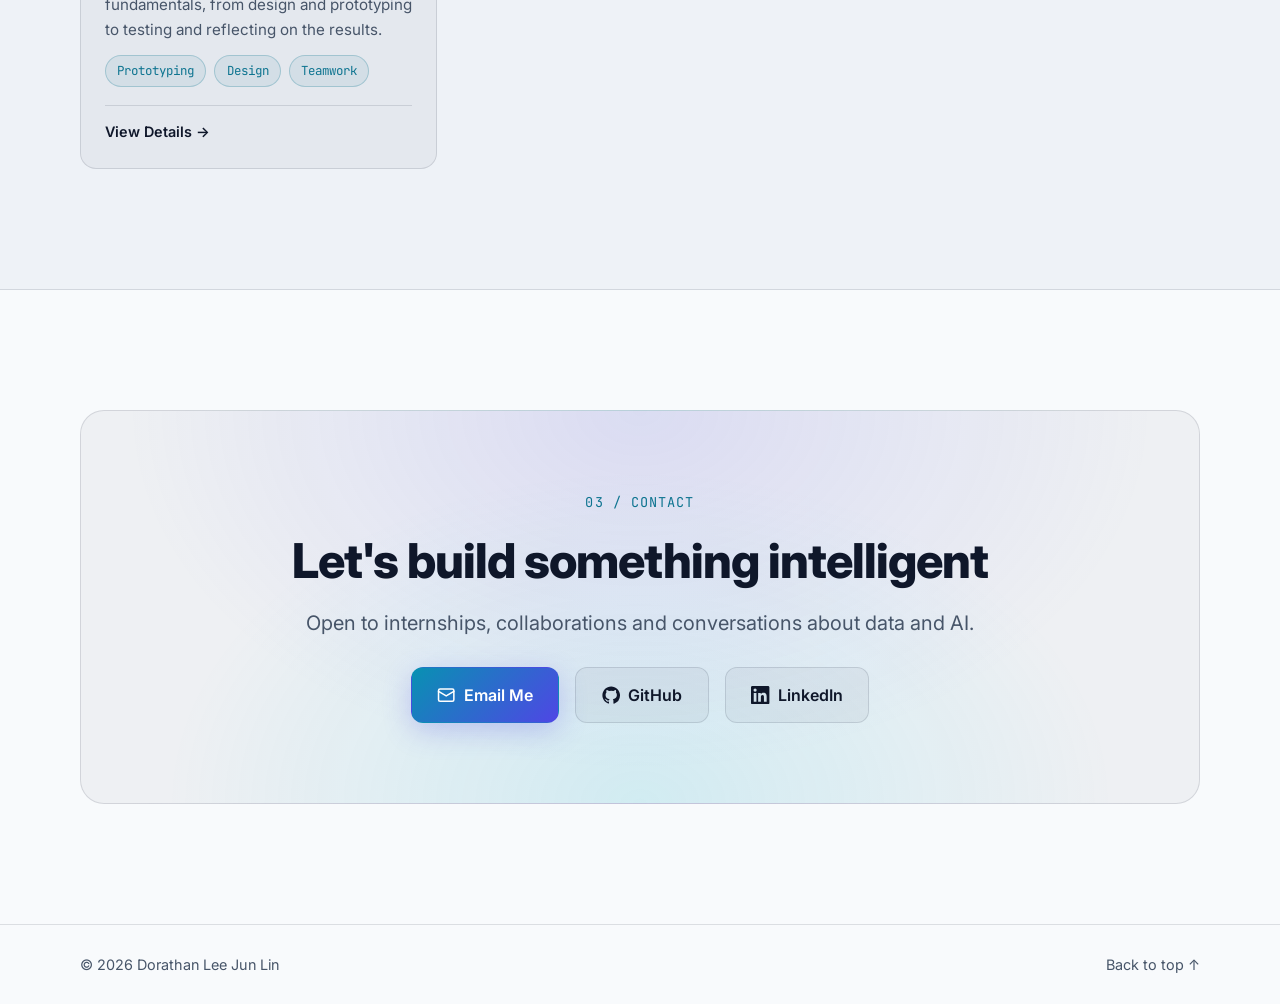
==== commit e736d8d4: "change settings" ====
--- a/index.html
+++ b/index.html
@@ -29,8 +29,8 @@
         <a href="#home" class="nav-link">Home</a>
         <a href="#about" class="nav-link">About</a>
         <a href="#projects" class="nav-link">Projects</a>
+        <a href="#contact" class="nav-link nav-cta">Contact</a>
         <a href="settings.html" class="nav-link">Settings</a>
-        <a href="#contact" class="nav-link nav-cta">Contact</a>
       </nav>
     </div>
   </header>
@@ -192,7 +192,7 @@
               <ul class="tags"><li>IoT</li><li>TypeScript</li><li>Dashboard</li></ul>
               <div class="project-links">
                 <a href="Project/project-fall-analysis-dashboard.html">View Details →</a>
-                <a href="https://github.com/glazcrutch" target="_blank" rel="noopener noreferrer">GitHub ↗</a>
+                <a href="https://github.com/minhtribui153/fall-analysis" target="_blank" rel="noopener noreferrer">GitHub ↗</a>
               </div>
             </div>
           </article>
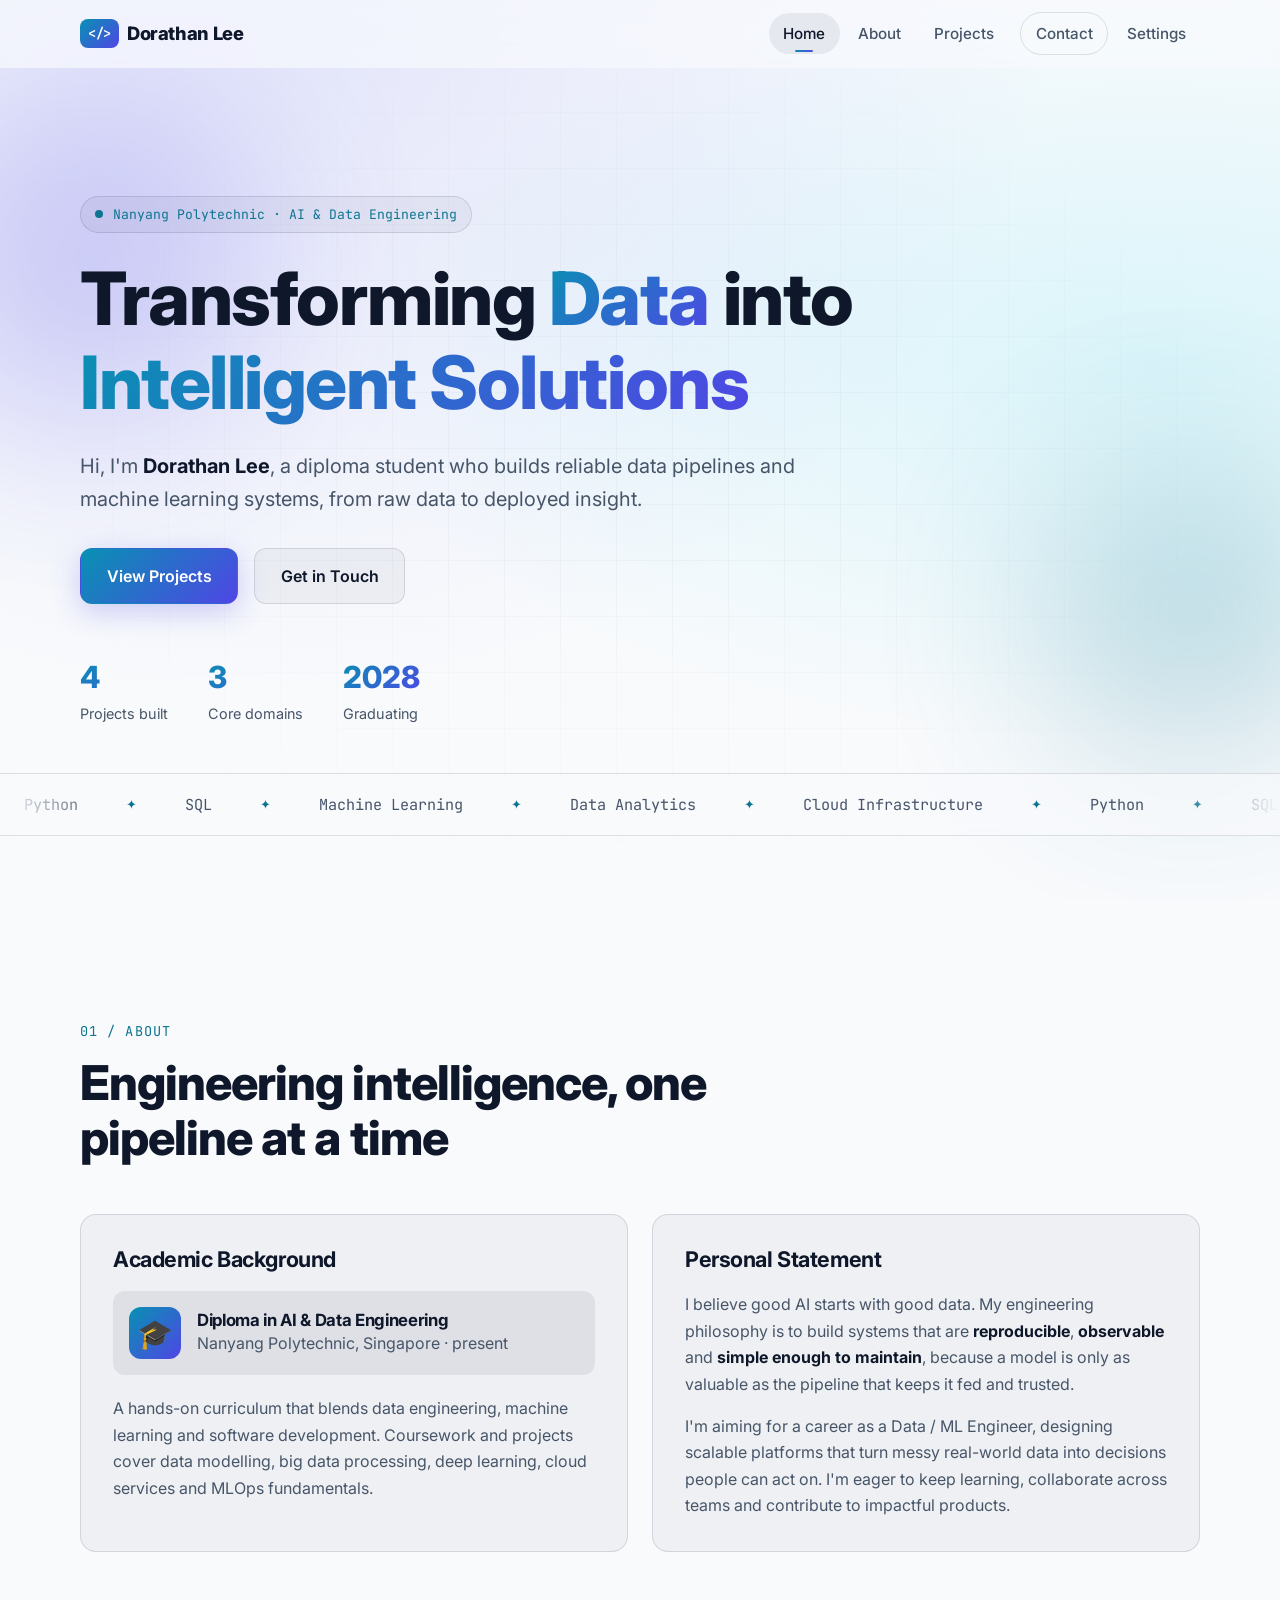
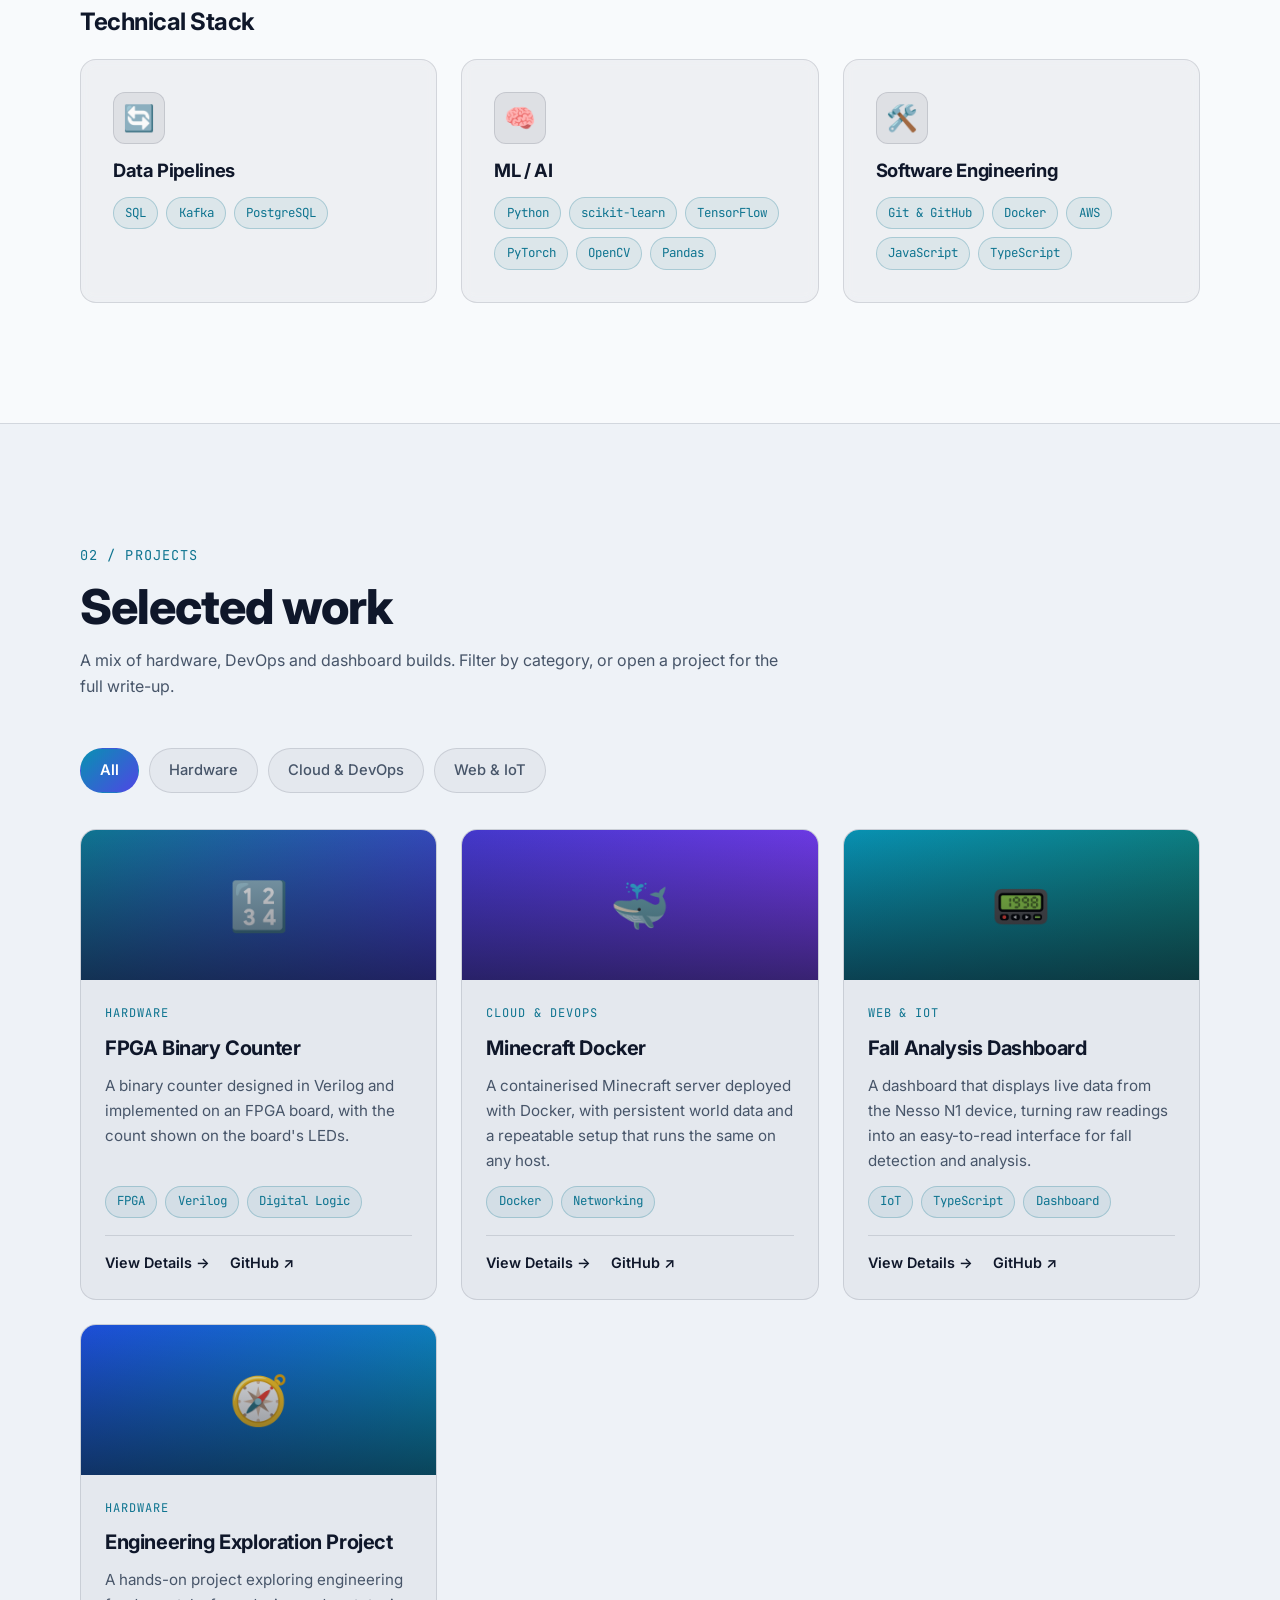
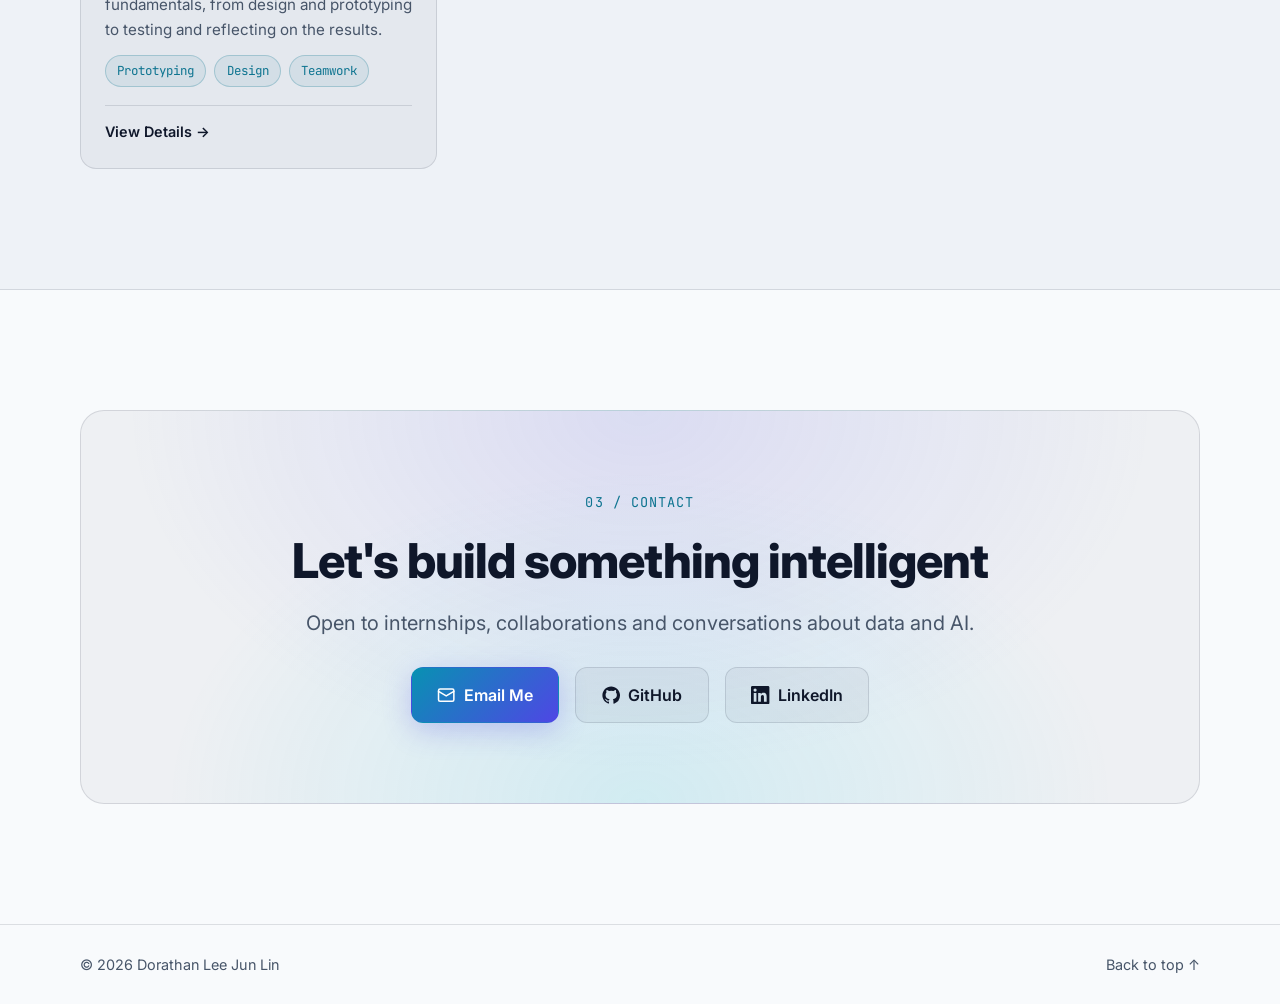
==== commit 2af7d1c3: "add details" ====
--- a/index.html
+++ b/index.html
@@ -161,7 +161,7 @@
             <div class="project-body">
               <span class="project-cat">Hardware</span>
               <h3>FPGA Binary Counter</h3>
-              <p>A binary counter designed in hardware description language and implemented on an FPGA board, with the count shown on the board's LEDs.</p>
+              <p>A binary counter designed in Verilog and implemented on an FPGA board, with the count shown on the board's LEDs.</p>
               <ul class="tags"><li>FPGA</li><li>Verilog</li><li>Digital Logic</li></ul>
               <div class="project-links">
                 <a href="Project/project-fpga-counter.html">View Details →</a>
@@ -179,6 +179,7 @@
               <ul class="tags"><li>Docker</li><li>Networking</li></ul>
               <div class="project-links">
                 <a href="Project/project-minecraft-docker.html">View Details →</a>
+                <a href="https://github.com/glazcrutch/Minecraft-Docker" target="_blank" rel="noopener noreferrer">GitHub ↗</a>
               </div>
             </div>
           </article>
